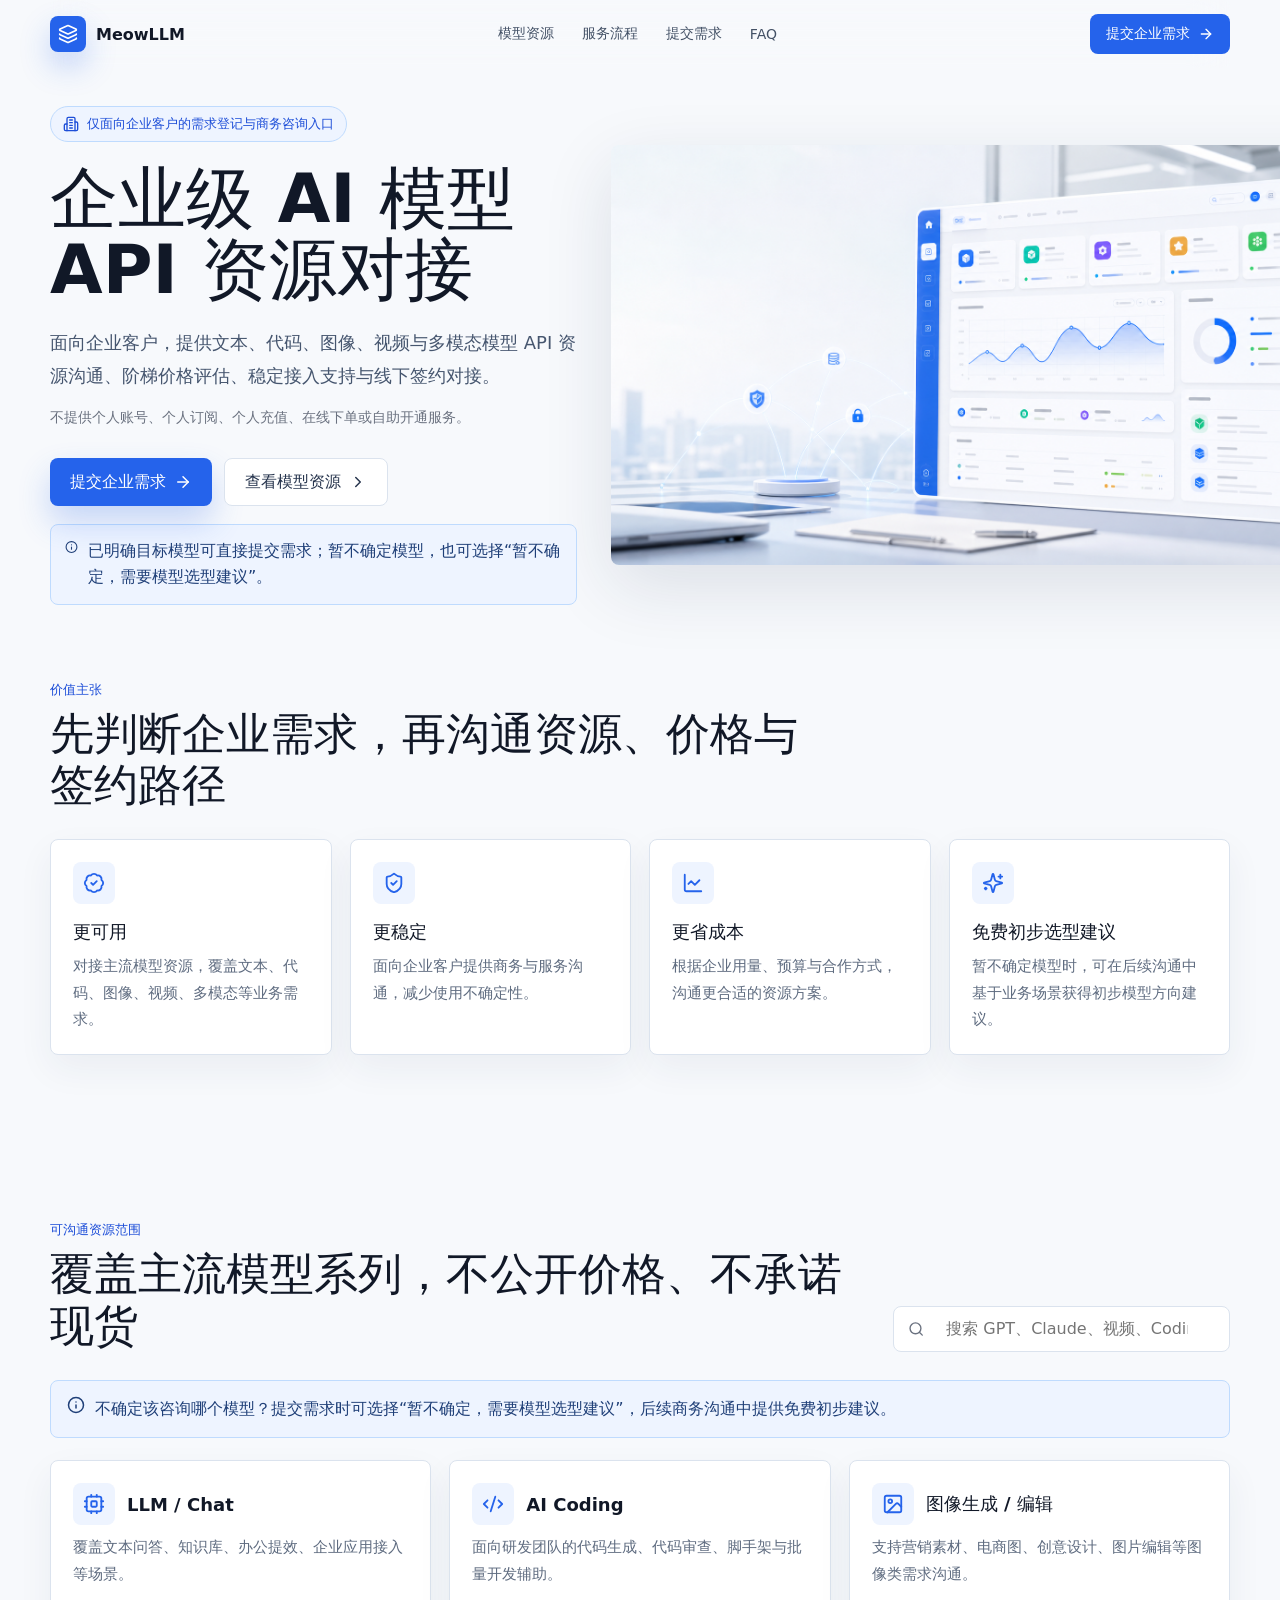
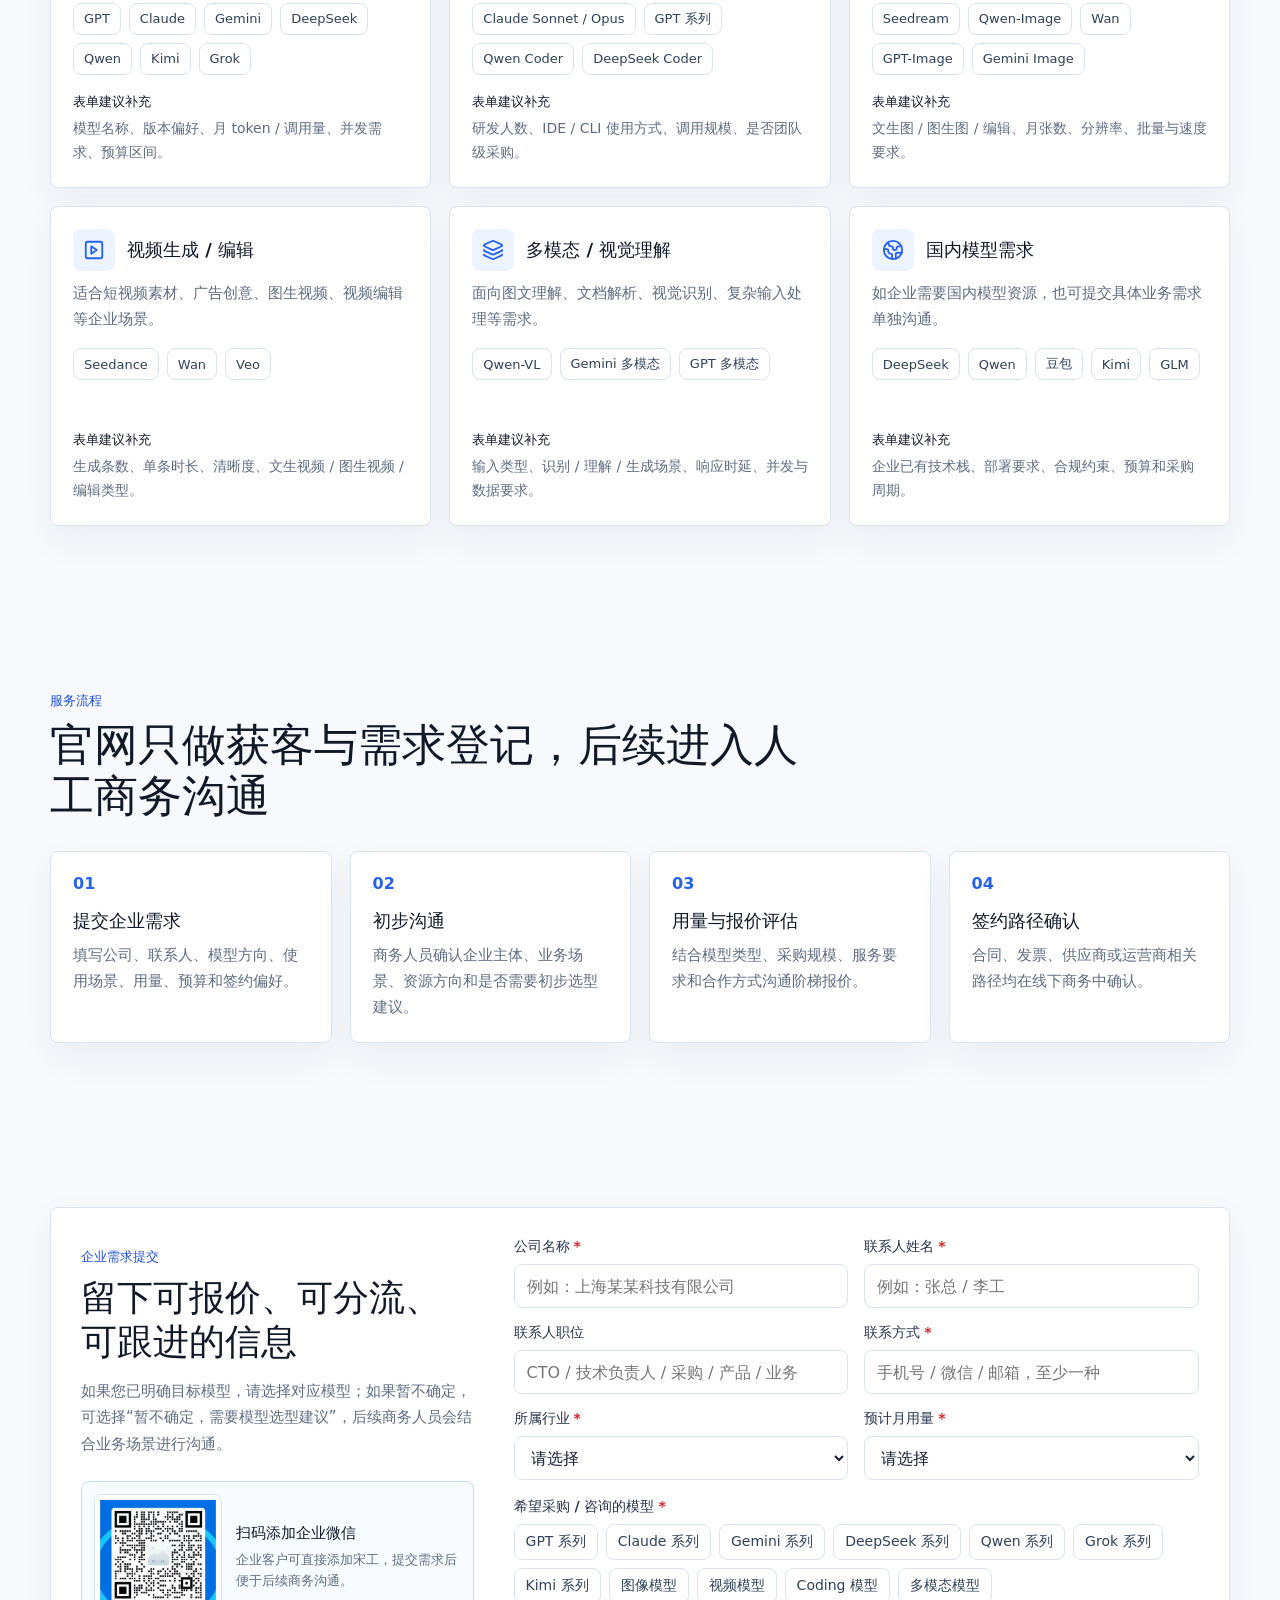
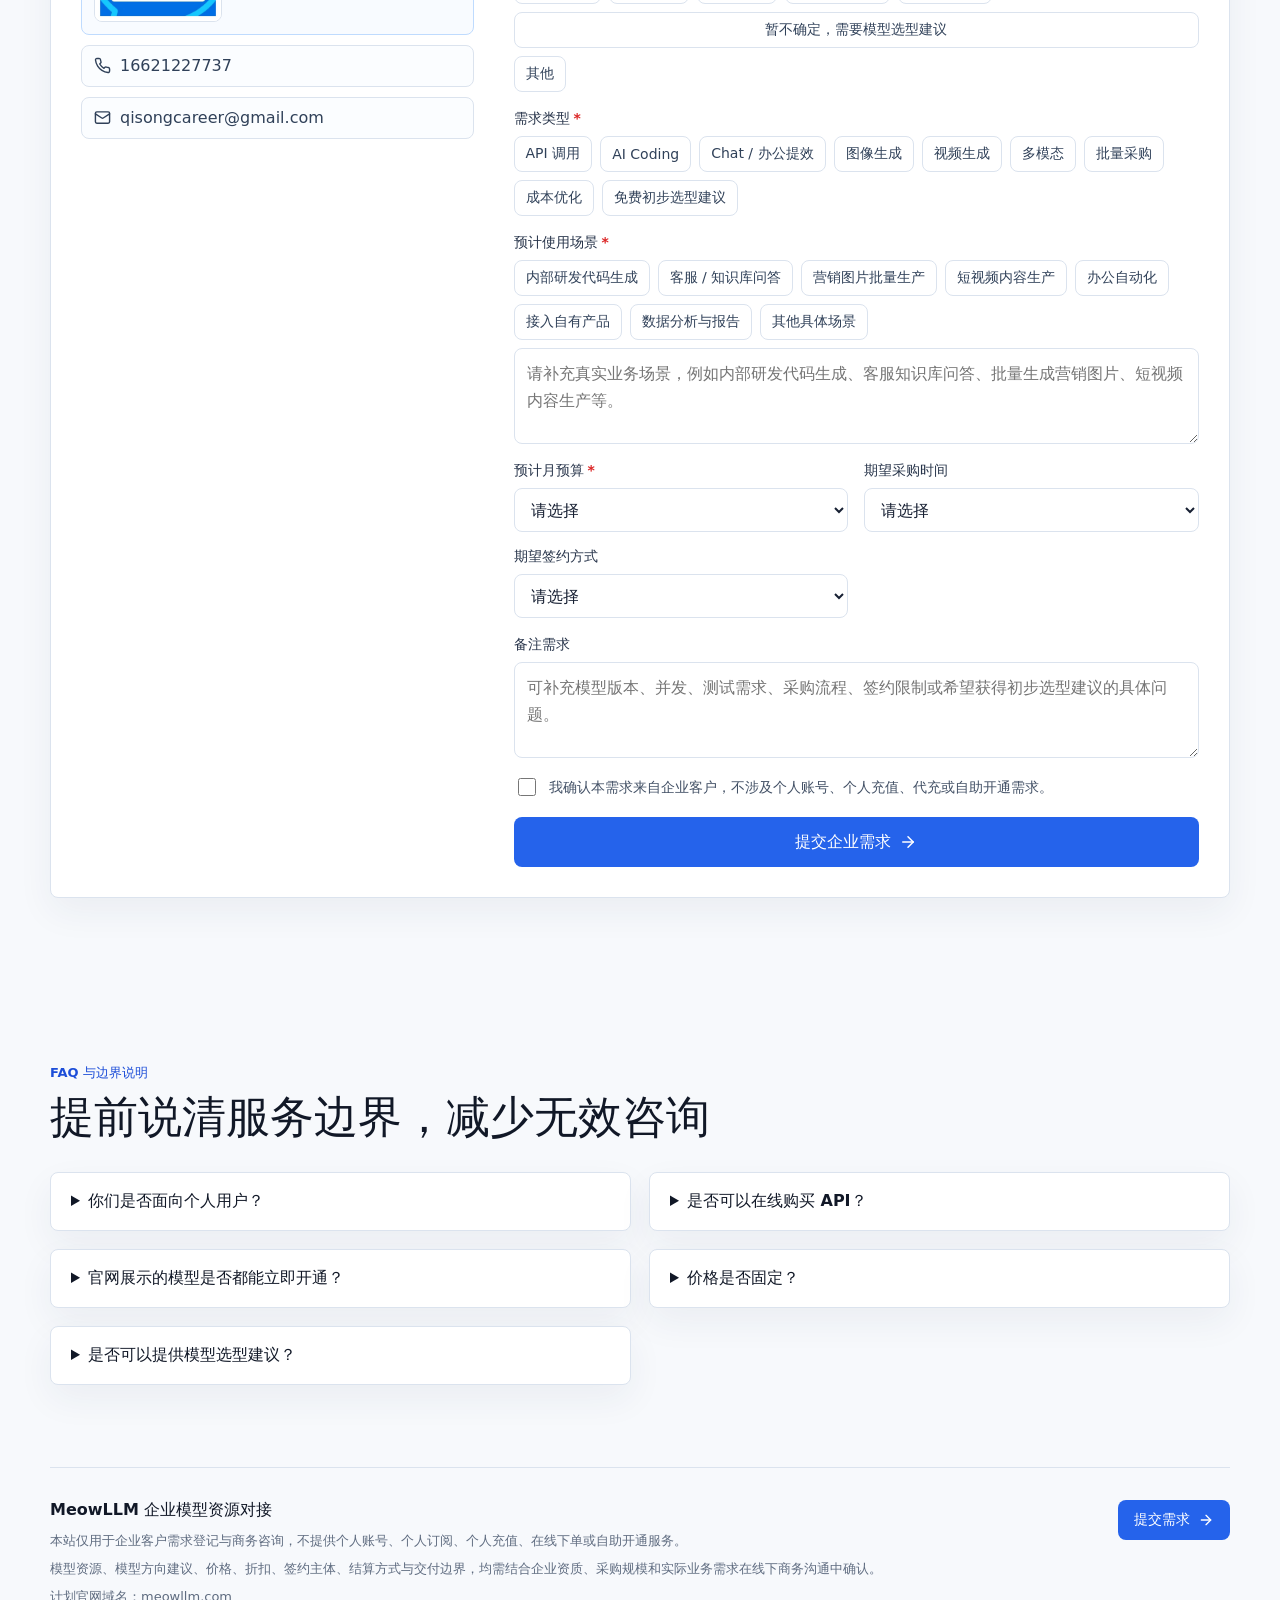
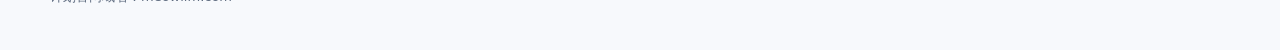
==== index.html @ 95cc38ea "Publish MeowLLM static site" ====
<!doctype html>
<html lang="zh-CN">
  <head>
    <meta charset="UTF-8" />
    <meta name="viewport" content="width=device-width, initial-scale=1.0" />
    <meta name="robots" content="index,follow" />
    <meta
      name="description"
      content="MeowLLM 是面向企业客户的 AI 模型 API 资源对接与需求登记入口，支持文本、代码、图像、视频与多模态模型资源沟通、阶梯价格评估和线下商务对接。"
    />
    <meta
      name="keywords"
      content="MeowLLM,企业AI模型API,海外模型API,Claude API,GPT API,AI Coding,企业模型采购,模型选型建议"
    />
    <link rel="canonical" href="https://meowllm.com/" />
    <meta property="og:type" content="website" />
    <meta property="og:locale" content="zh_CN" />
    <meta property="og:url" content="https://meowllm.com/" />
    <meta property="og:title" content="MeowLLM 企业级 AI 模型 API 资源对接" />
    <meta
      property="og:description"
      content="仅面向企业客户的 AI 模型 API 资源咨询入口，不提供个人账号、个人充值、在线下单或自助开通服务。"
    />
    <meta name="twitter:card" content="summary_large_image" />
    <script type="application/ld+json">
      {
        "@context": "https://schema.org",
        "@type": "Organization",
        "name": "MeowLLM",
        "url": "https://meowllm.com/",
        "email": "qisongcareer@gmail.com",
        "telephone": "+8616621227737"
      }
    </script>
    <title>MeowLLM 企业级 AI 模型 API 资源对接 | 企业需求咨询</title>
    <script type="module" crossorigin src="/assets/index-tmy4knnd.js"></script>
    <link rel="stylesheet" crossorigin href="/assets/index-DQ8vrTP5.css">
  </head>
  <body>
    <div id="root"></div>
  </body>
</html>
---- assets/index-DQ8vrTP5.css ----
:root{color:#172033;background:#f7f9fc;font-family:Inter,PingFang SC,Microsoft YaHei,Noto Sans SC,system-ui,-apple-system,BlinkMacSystemFont,Segoe UI,sans-serif;font-synthesis:none;text-rendering:optimizeLegibility;-webkit-font-smoothing:antialiased;--brand: #2563eb;--brand-strong: #1d4ed8;--ink: #172033;--muted: #5f6c80;--line: #dbe3ee;--panel: #ffffff;--soft-blue: #eef4ff;--soft-green: #ecfdf5;--soft-amber: #fff7ed;--shadow: 0 22px 70px rgba(25, 42, 72, .12)}*{box-sizing:border-box}html{scroll-behavior:smooth}body{margin:0;min-width:320px;min-height:100vh}button,input,select,textarea{font:inherit}button{cursor:pointer}a{color:inherit;text-decoration:none}.app-shell{min-height:100vh;overflow-x:hidden}.site-header{position:sticky;top:0;z-index:20;display:flex;align-items:center;justify-content:space-between;gap:24px;width:min(1180px,calc(100% - 32px));margin:0 auto;padding:14px 0;-webkit-backdrop-filter:blur(18px);backdrop-filter:blur(18px)}.brand,.header-cta,.primary-button,.secondary-button,.footer-button,.submit-button{display:inline-flex;align-items:center;justify-content:center;gap:8px;border:0;white-space:nowrap}.brand{gap:10px;color:#111827;font-weight:700}.brand-mark{display:inline-flex;align-items:center;justify-content:center;width:36px;height:36px;border-radius:8px;color:#fff;background:var(--brand);box-shadow:0 14px 30px #2563eb40}.nav-links{display:flex;align-items:center;gap:28px;color:#435166;font-size:14px}.nav-links a:hover{color:var(--brand)}.header-cta,.footer-button{height:40px;padding:0 16px;border-radius:8px;color:#fff;background:var(--brand);font-size:14px;font-weight:700}.header-cta:hover,.footer-button:hover,.submit-button:hover,.primary-button:hover{background:var(--brand-strong)}.hero-section{display:grid;grid-template-columns:minmax(0,.92fr) minmax(0,1.08fr);gap:34px;align-items:center;width:min(1180px,calc(100% - 32px));margin:0 auto;padding:38px 0 44px}.hero-content{position:relative;z-index:1}.eyebrow,.section-kicker{display:inline-flex;align-items:center;gap:8px;color:var(--brand-strong);font-size:13px;font-weight:700}.eyebrow{padding:8px 12px;border:1px solid #bfdbfe;border-radius:999px;background:var(--soft-blue)}h1,h2,h3,p{margin:0}h1{max-width:620px;margin-top:22px;color:#111827;font-size:clamp(42px,6vw,68px);line-height:1.04;letter-spacing:0}.hero-subtitle{max-width:650px;margin-top:22px;color:#46566f;font-size:18px;line-height:1.8}.hero-boundary{max-width:660px;margin-top:14px;color:#6b7280;font-size:14px;line-height:1.7}.hero-actions{display:flex;flex-wrap:wrap;gap:12px;margin-top:28px}.primary-button,.secondary-button{min-height:48px;padding:0 20px;border-radius:8px;font-weight:700}.primary-button{color:#fff;background:var(--brand);box-shadow:0 16px 32px #2563eb3d}.secondary-button{color:#26344d;background:#fff;border:1px solid var(--line)}.secondary-button:hover{color:var(--brand);border-color:#b9cdf3;background:#f8fbff}.advice-hint{display:flex;align-items:flex-start;gap:10px;width:100%;border:1px solid #bfdbfe;border-radius:8px;color:#1f3f78;background:var(--soft-blue);text-align:left;line-height:1.65;transition:border-color .18s ease-out,background-color .18s ease-out}.advice-hint:hover{border-color:#93c5fd;background:#eaf1ff}.hero-hint{max-width:690px;margin-top:18px;padding:13px 14px}.resources-hint{margin-bottom:22px;padding:15px 16px}.hero-visual{position:relative;min-height:420px}.hero-visual img{position:absolute;inset:0 auto 0 0;width:min(860px,62vw);height:100%;object-fit:cover;object-position:center;border-radius:8px;box-shadow:var(--shadow)}.section{width:min(1180px,calc(100% - 32px));margin:0 auto;padding:82px 0}.value-section{padding-top:30px}.section-heading{max-width:760px;margin-bottom:28px}.section-heading h2{margin-top:10px;color:#111827;font-size:clamp(28px,3.4vw,44px);line-height:1.18;letter-spacing:0}.split-heading{display:flex;max-width:none;align-items:end;justify-content:space-between;gap:24px}.value-grid,.resource-grid,.process-grid,.faq-grid{display:grid;gap:18px}.value-grid{grid-template-columns:repeat(4,minmax(0,1fr))}.value-card,.resource-card,.process-card,.faq-item,.form-panel{border:1px solid var(--line);border-radius:8px;background:var(--panel);box-shadow:0 14px 36px #21304e0f}.value-card{padding:22px}.card-icon,.resource-icon{display:inline-flex;align-items:center;justify-content:center;width:42px;height:42px;border-radius:8px;color:var(--brand);background:var(--soft-blue)}.value-card h3,.resource-card h3,.process-card h3{margin-top:16px;color:#111827;font-size:18px}.value-card p,.resource-card p,.process-card p,.faq-item p,.form-intro p{color:var(--muted);font-size:15px;line-height:1.75}.value-card p,.resource-card p,.process-card p{margin-top:9px}.search-box{display:flex;align-items:center;gap:10px;width:min(360px,100%);height:46px;padding:0 14px;border:1px solid var(--line);border-radius:8px;color:#6b7280;background:#fff}.search-box input{width:100%;border:0;outline:0;color:#172033;background:transparent}.resource-grid{grid-template-columns:repeat(3,minmax(0,1fr))}.resource-card{display:flex;min-height:320px;flex-direction:column;padding:22px}.resource-card-header{display:flex;align-items:center;gap:12px}.resource-card-header h3{margin-top:0}.model-tags,.tag-group{display:flex;flex-wrap:wrap;gap:8px}.model-tags{margin-top:16px}.mini-tag,.tag-button{border:1px solid var(--line);border-radius:8px;color:#304159;background:#fff;transition:border-color .12s ease-out,background-color .12s ease-out,color .12s ease-out}.mini-tag{min-height:32px;padding:0 10px;font-size:13px}.mini-tag:hover,.tag-button:hover{color:var(--brand);border-color:#bfdbfe;background:var(--soft-blue)}.resource-focus{margin-top:auto;padding-top:18px}.resource-focus span{display:block;color:#111827;font-size:13px;font-weight:700}.resource-focus p{margin-top:5px;font-size:14px}.empty-search{display:flex;align-items:center;justify-content:space-between;gap:18px;padding:24px;border:1px dashed #bfdbfe;border-radius:8px;background:var(--soft-blue)}.empty-search p{color:#244167;line-height:1.7}.process-grid{grid-template-columns:repeat(4,minmax(0,1fr))}.process-card{padding:22px}.process-card span{color:var(--brand);font-weight:800}.form-panel{display:grid;grid-template-columns:minmax(280px,.74fr) minmax(0,1.26fr);gap:30px;padding:30px}.form-intro{padding:8px 10px 8px 0}.form-intro h2{margin-top:10px;color:#111827;font-size:36px;line-height:1.22;letter-spacing:0}.form-intro p{margin-top:14px}.contact-strip{display:grid;gap:10px;margin-top:24px}.contact-strip a,.contact-strip span{display:flex;align-items:center;gap:9px;min-height:42px;padding:0 12px;border:1px solid var(--line);border-radius:8px;color:#304159;background:#fbfdff}.wechat-card{display:grid;grid-template-columns:128px minmax(0,1fr);gap:14px;align-items:center;padding:12px;border:1px solid #bfdbfe;border-radius:8px;background:#f8fbff}.wechat-card img{width:128px;aspect-ratio:1;border:1px solid var(--line);border-radius:8px;object-fit:contain;object-position:center;background:#fff}.wechat-card strong{display:block;color:#111827;font-size:15px}.wechat-card p{margin-top:6px;color:var(--muted);font-size:13px;line-height:1.65}.lead-form{display:grid;gap:18px}.form-grid{display:grid;grid-template-columns:repeat(2,minmax(0,1fr));gap:16px}.field{display:grid;gap:8px}.field-label{color:#27344a;font-size:14px;font-weight:700}.field-label em{margin-left:4px;color:#dc2626;font-style:normal}input,select,textarea{width:100%;border:1px solid var(--line);border-radius:8px;color:#172033;background:#fff;outline:0}input,select{height:44px;padding:0 12px}textarea{min-height:96px;resize:vertical;padding:12px;line-height:1.65}input:focus,select:focus,textarea:focus{border-color:#93c5fd;box-shadow:0 0 0 3px #2563eb1a}.tag-button{display:inline-flex;align-items:center;justify-content:center;gap:5px;min-height:36px;padding:0 11px;font-size:14px}.tag-button.selected{color:var(--brand-strong);border-color:var(--brand);background:var(--soft-blue)}.wide-tag{flex-basis:100%}.inline-note{display:flex;align-items:flex-start;gap:8px;padding:10px 12px;border:1px solid #bfdbfe;border-radius:8px;color:#1f3f78;background:var(--soft-blue);font-size:14px;line-height:1.65}.stacked-input{margin-top:2px}.form-error{color:#b42318;font-size:13px;line-height:1.5}.top-error{padding:10px 12px;border:1px solid #fecaca;border-radius:8px;background:#fff1f2}.success-box{display:flex;align-items:flex-start;gap:10px;padding:12px 14px;border:1px solid #bbf7d0;border-radius:8px;color:#14532d;background:var(--soft-green)}.success-box p{margin-top:3px;color:#166534;font-size:14px;line-height:1.6}.checkbox-row{display:flex;align-items:flex-start;gap:10px;color:#435166;font-size:14px;line-height:1.65}.checkbox-row input{width:18px;height:18px;margin-top:2px;flex:0 0 18px}.checkbox-row.has-error{color:#b42318}.submit-button{min-height:50px;border-radius:8px;color:#fff;background:var(--brand);font-weight:800}.submit-button:disabled{cursor:not-allowed;opacity:.7}.prefill-highlight{animation:highlight-field .6s ease-out}.faq-grid{grid-template-columns:repeat(2,minmax(0,1fr))}.faq-item{padding:18px 20px}.faq-item summary{cursor:pointer;color:#111827;font-weight:800}.faq-item p{margin-top:12px}.site-footer{display:flex;justify-content:space-between;gap:24px;width:min(1180px,calc(100% - 32px));margin:0 auto;padding:32px 0 42px;border-top:1px solid var(--line)}.site-footer strong{display:block;color:#111827;margin-bottom:9px}.site-footer p{max-width:890px;color:var(--muted);font-size:13px;line-height:1.7}.site-footer p+p{margin-top:6px}@keyframes highlight-field{0%{border-radius:8px;background:#dbeafe;box-shadow:0 0 0 8px #2563eb1f}to{background:transparent;box-shadow:none}}@media(prefers-reduced-motion:reduce){*,*:before,*:after{scroll-behavior:auto!important;animation:none!important;transition:none!important}}@media(max-width:980px){.site-header{flex-wrap:wrap}.nav-links{order:3;width:100%;justify-content:space-between;gap:14px;overflow-x:auto}.hero-section{grid-template-columns:1fr;min-height:auto;padding-top:32px}.hero-visual{min-height:360px}.hero-visual img{width:100%}.value-grid,.resource-grid,.process-grid,.faq-grid{grid-template-columns:repeat(2,minmax(0,1fr))}.form-panel{grid-template-columns:1fr}.form-intro{padding-right:0}}@media(max-width:680px){.site-header{width:min(100% - 24px,1180px);padding:12px 0}.nav-links{display:none}.brand span:last-child{max-width:150px;overflow:hidden;text-overflow:ellipsis;white-space:nowrap}.header-cta{height:38px;padding:0 12px}.hero-section,.section,.site-footer{width:min(100% - 24px,1180px)}.hero-section{position:relative;display:block;padding-top:18px;padding-bottom:28px}h1{margin-top:18px;font-size:34px}.hero-subtitle{margin-top:16px;font-size:16px}.hero-boundary{margin-top:10px}.hero-actions,.primary-button,.secondary-button{width:100%}.hero-actions{margin-top:18px}.hero-hint{margin-top:12px}.advice-hint{align-items:flex-start}.hero-visual{position:absolute;top:70px;right:-124px;z-index:0;width:330px;min-height:220px;opacity:.2;pointer-events:none}.section{padding:58px 0}.value-section{padding-top:24px}.split-heading{align-items:stretch;flex-direction:column}.value-grid,.resource-grid,.process-grid,.faq-grid,.form-grid{grid-template-columns:1fr}.form-panel{padding:20px}.form-intro h2{font-size:30px}.wechat-card{grid-template-columns:112px minmax(0,1fr)}.wechat-card img{width:112px}.empty-search,.site-footer{flex-direction:column;align-items:stretch}.footer-button{width:100%}}
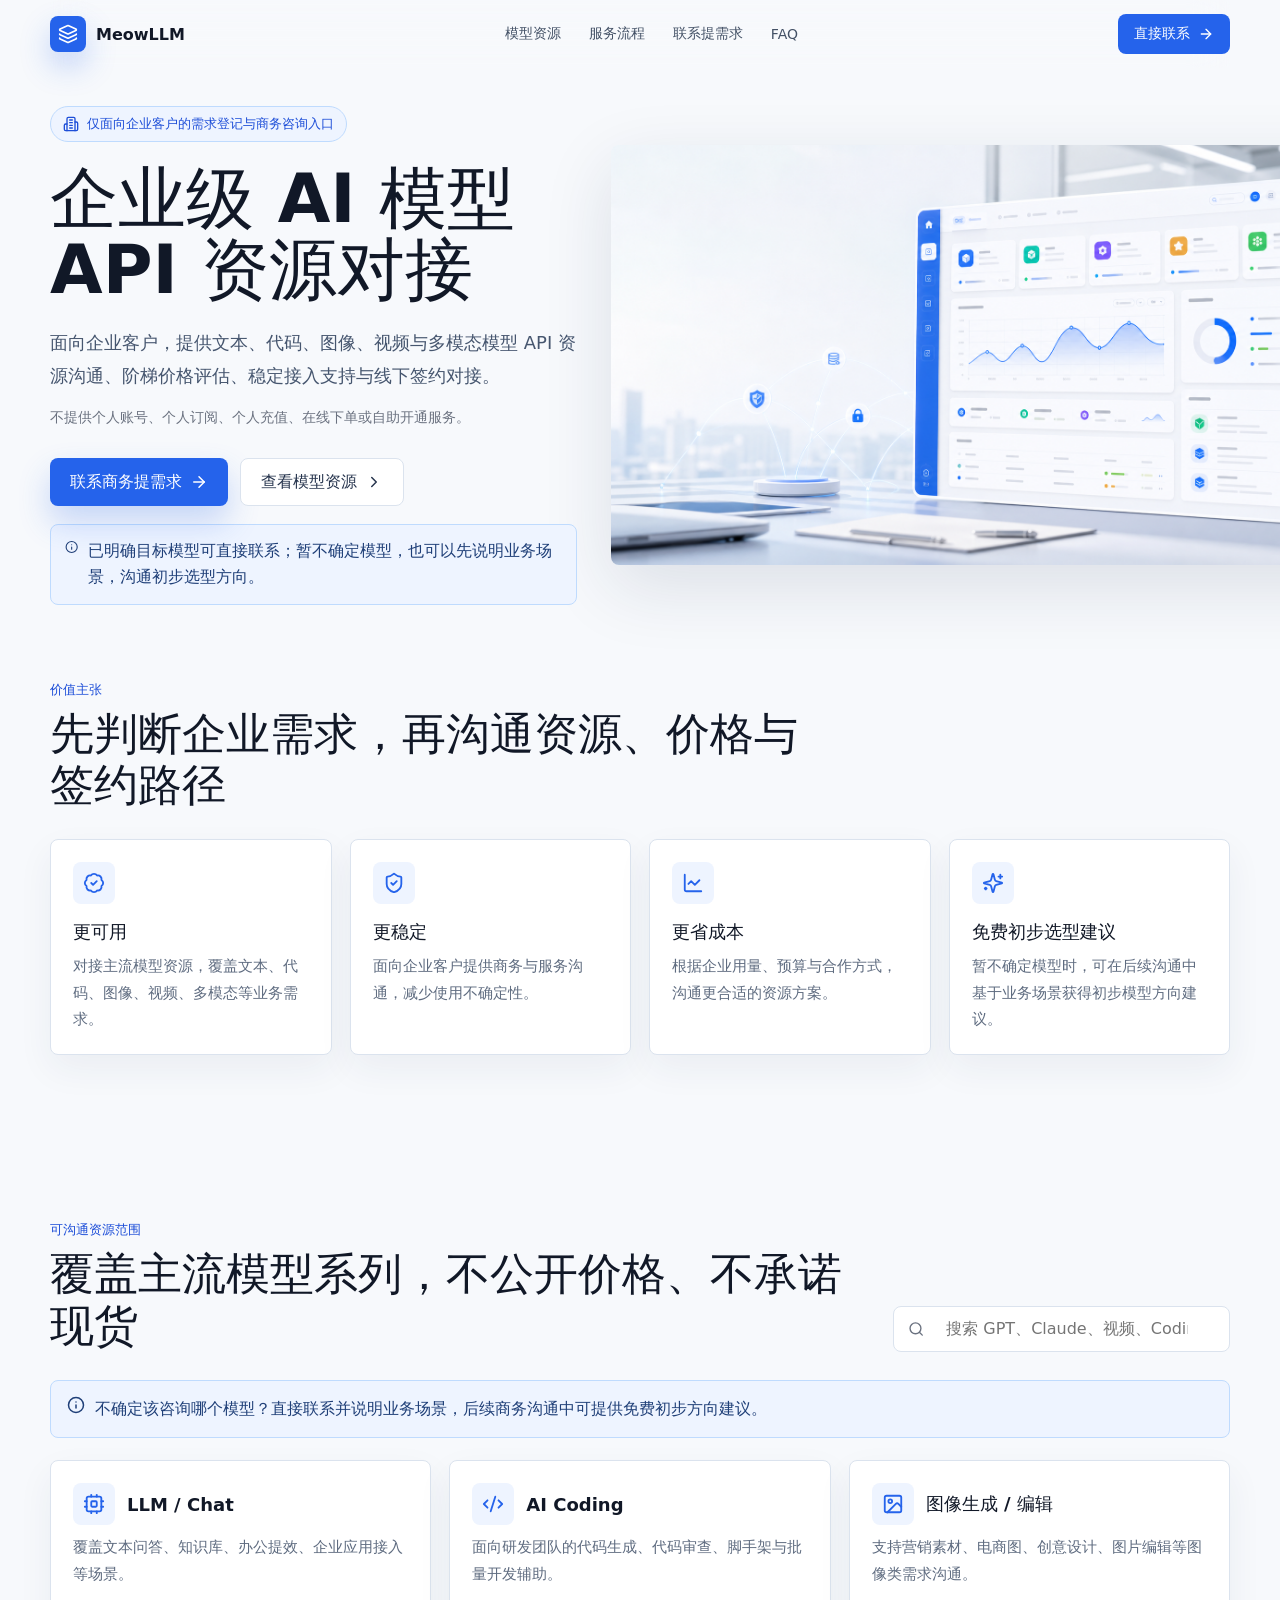
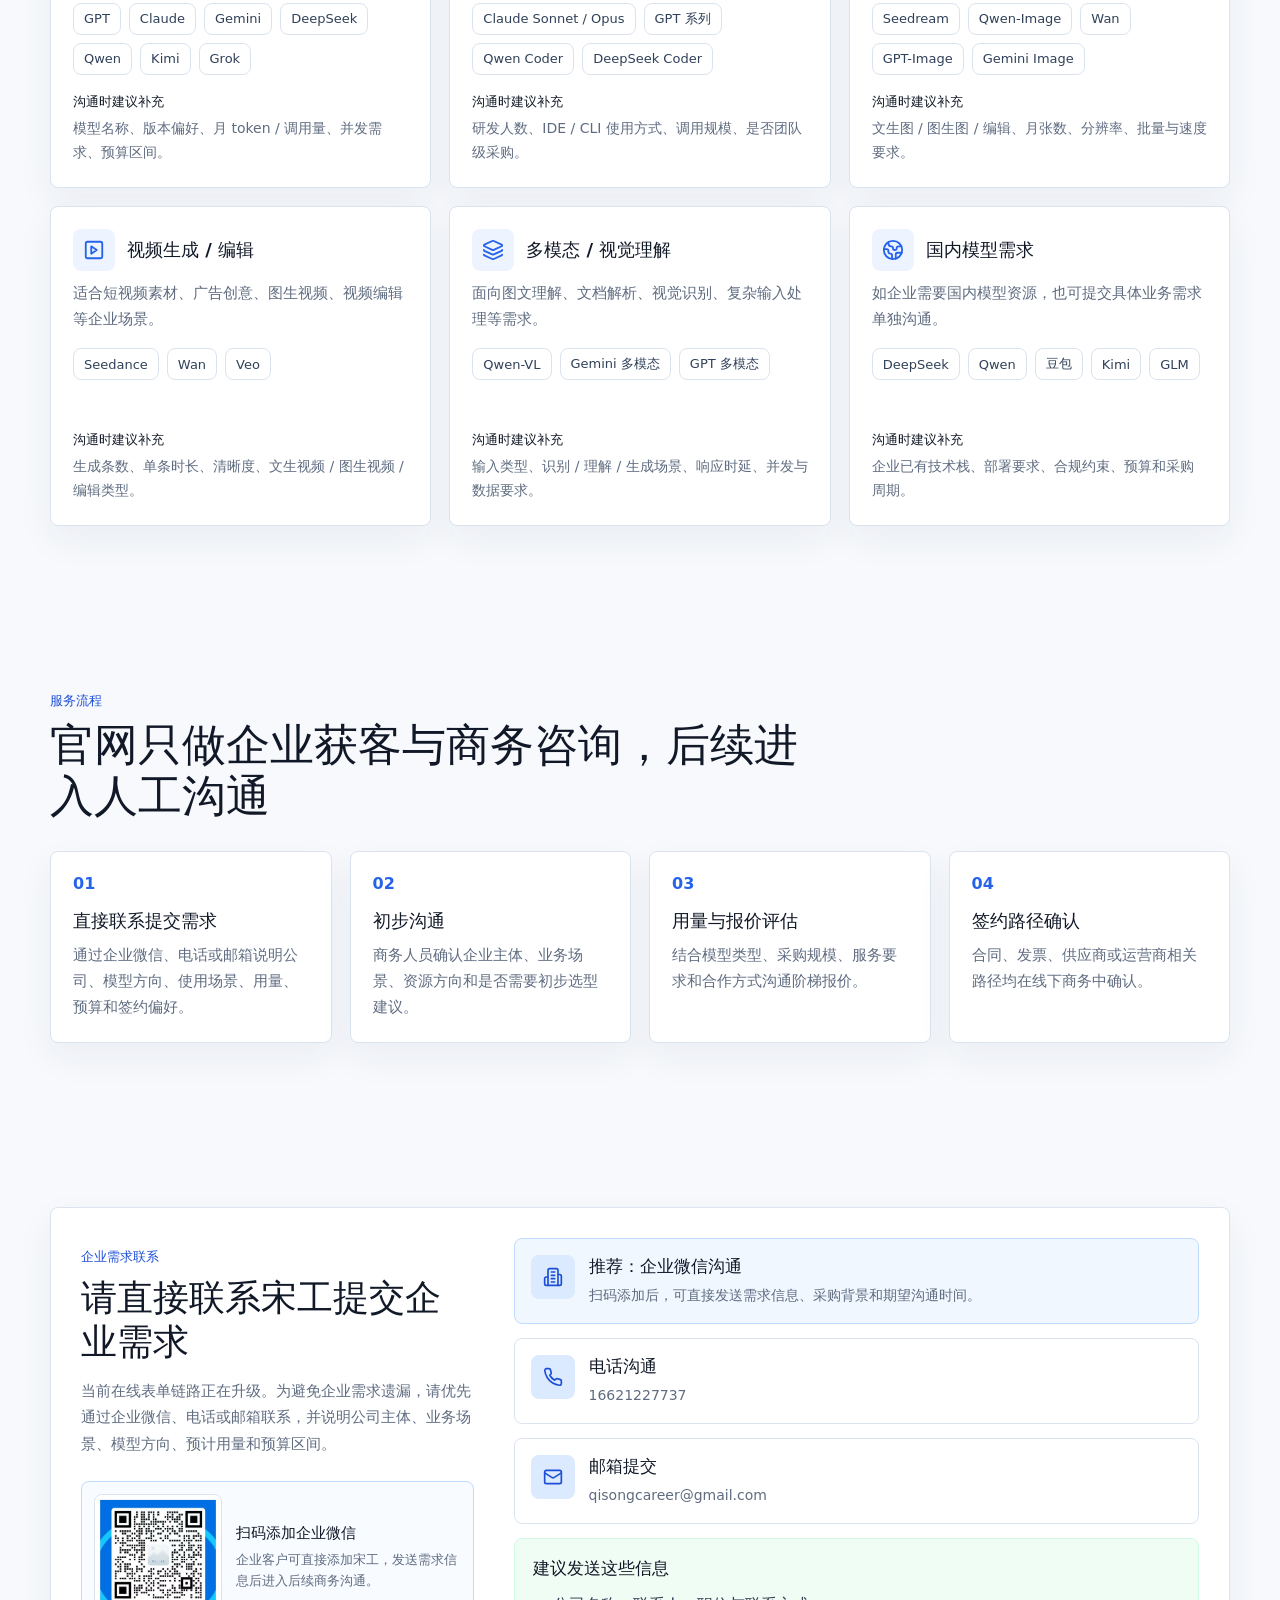
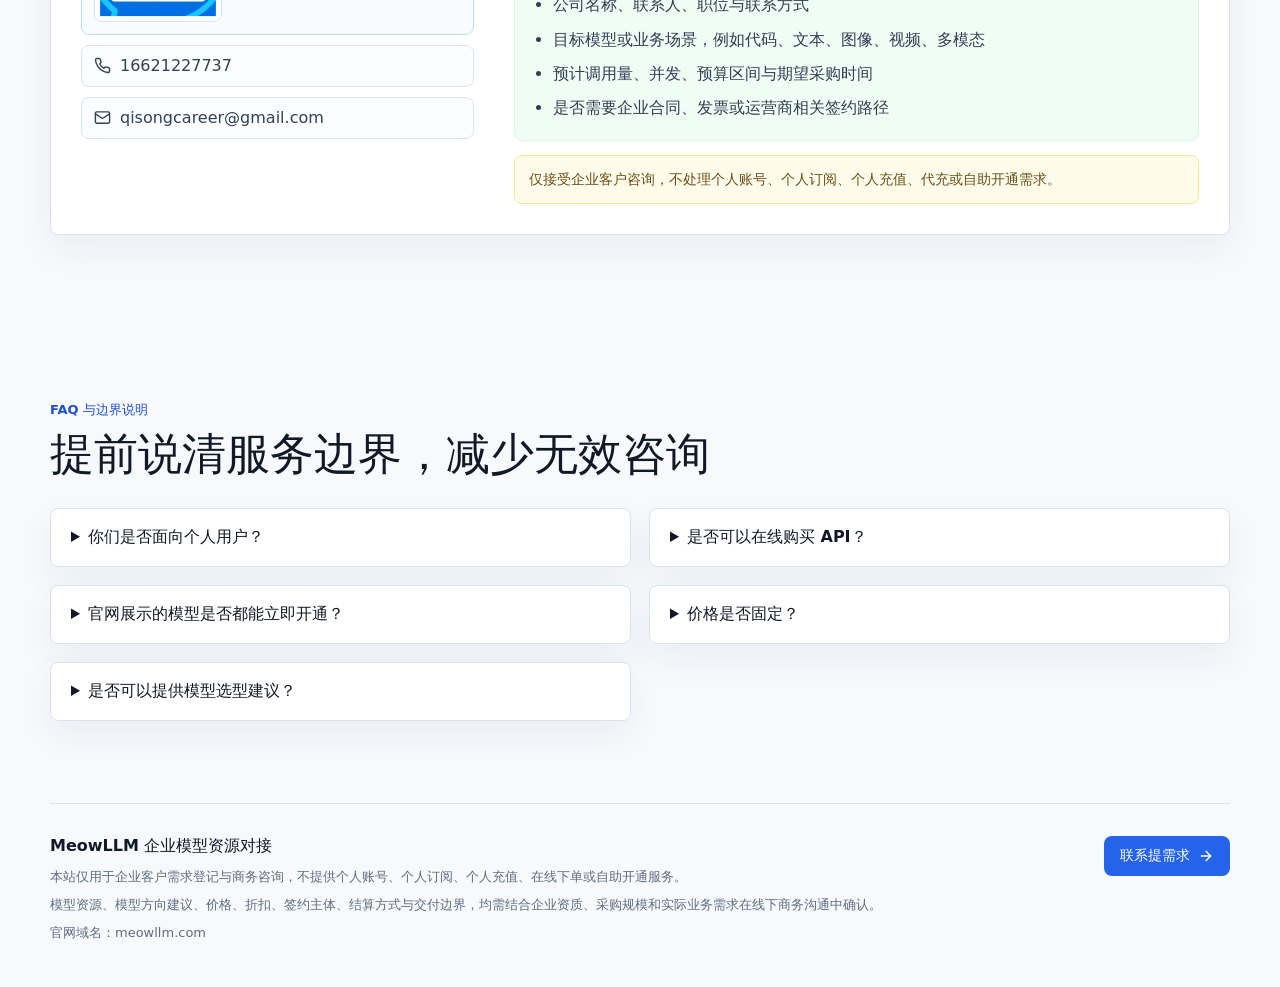
==== commit 68af7bf1: "Publish contact-only lead intake" ====
--- a/index.html
+++ b/index.html
@@ -33,8 +33,8 @@
       }
     </script>
     <title>MeowLLM 企业级 AI 模型 API 资源对接 | 企业需求咨询</title>
-    <script type="module" crossorigin src="/assets/index-tmy4knnd.js"></script>
-    <link rel="stylesheet" crossorigin href="/assets/index-DQ8vrTP5.css">
+    <script type="module" crossorigin src="/assets/index-xtzhDqLK.js"></script>
+    <link rel="stylesheet" crossorigin href="/assets/index-ByXCNx1F.css">
   </head>
   <body>
     <div id="root"></div>
--- a/assets/index-ByXCNx1F.css
+++ b/assets/index-ByXCNx1F.css
@@ -0,0 +1 @@
+:root{color:#172033;background:#f7f9fc;font-family:Inter,PingFang SC,Microsoft YaHei,Noto Sans SC,system-ui,-apple-system,BlinkMacSystemFont,Segoe UI,sans-serif;font-synthesis:none;text-rendering:optimizeLegibility;-webkit-font-smoothing:antialiased;--brand: #2563eb;--brand-strong: #1d4ed8;--ink: #172033;--muted: #5f6c80;--line: #dbe3ee;--panel: #ffffff;--soft-blue: #eef4ff;--soft-green: #ecfdf5;--soft-amber: #fff7ed;--shadow: 0 22px 70px rgba(25, 42, 72, .12)}*{box-sizing:border-box}html{scroll-behavior:smooth}body{margin:0;min-width:320px;min-height:100vh}button,input,select,textarea{font:inherit}button{cursor:pointer}a{color:inherit;text-decoration:none}.app-shell{min-height:100vh;overflow-x:hidden}.site-header{position:sticky;top:0;z-index:20;display:flex;align-items:center;justify-content:space-between;gap:24px;width:min(1180px,calc(100% - 32px));margin:0 auto;padding:14px 0;-webkit-backdrop-filter:blur(18px);backdrop-filter:blur(18px)}.brand,.header-cta,.primary-button,.secondary-button,.footer-button,.submit-button{display:inline-flex;align-items:center;justify-content:center;gap:8px;border:0;white-space:nowrap}.brand{gap:10px;color:#111827;font-weight:700}.brand-mark{display:inline-flex;align-items:center;justify-content:center;width:36px;height:36px;border-radius:8px;color:#fff;background:var(--brand);box-shadow:0 14px 30px #2563eb40}.nav-links{display:flex;align-items:center;gap:28px;color:#435166;font-size:14px}.nav-links a:hover{color:var(--brand)}.header-cta,.footer-button{height:40px;padding:0 16px;border-radius:8px;color:#fff;background:var(--brand);font-size:14px;font-weight:700}.header-cta:hover,.footer-button:hover,.submit-button:hover,.primary-button:hover{background:var(--brand-strong)}.hero-section{display:grid;grid-template-columns:minmax(0,.92fr) minmax(0,1.08fr);gap:34px;align-items:center;width:min(1180px,calc(100% - 32px));margin:0 auto;padding:38px 0 44px}.hero-content{position:relative;z-index:1}.eyebrow,.section-kicker{display:inline-flex;align-items:center;gap:8px;color:var(--brand-strong);font-size:13px;font-weight:700}.eyebrow{padding:8px 12px;border:1px solid #bfdbfe;border-radius:999px;background:var(--soft-blue)}h1,h2,h3,p{margin:0}h1{max-width:620px;margin-top:22px;color:#111827;font-size:clamp(42px,6vw,68px);line-height:1.04;letter-spacing:0}.hero-subtitle{max-width:650px;margin-top:22px;color:#46566f;font-size:18px;line-height:1.8}.hero-boundary{max-width:660px;margin-top:14px;color:#6b7280;font-size:14px;line-height:1.7}.hero-actions{display:flex;flex-wrap:wrap;gap:12px;margin-top:28px}.primary-button,.secondary-button{min-height:48px;padding:0 20px;border-radius:8px;font-weight:700}.primary-button{color:#fff;background:var(--brand);box-shadow:0 16px 32px #2563eb3d}.secondary-button{color:#26344d;background:#fff;border:1px solid var(--line)}.secondary-button:hover{color:var(--brand);border-color:#b9cdf3;background:#f8fbff}.advice-hint{display:flex;align-items:flex-start;gap:10px;width:100%;border:1px solid #bfdbfe;border-radius:8px;color:#1f3f78;background:var(--soft-blue);text-align:left;line-height:1.65;transition:border-color .18s ease-out,background-color .18s ease-out}.advice-hint:hover{border-color:#93c5fd;background:#eaf1ff}.hero-hint{max-width:690px;margin-top:18px;padding:13px 14px}.resources-hint{margin-bottom:22px;padding:15px 16px}.hero-visual{position:relative;min-height:420px}.hero-visual img{position:absolute;inset:0 auto 0 0;width:min(860px,62vw);height:100%;object-fit:cover;object-position:center;border-radius:8px;box-shadow:var(--shadow)}.section{width:min(1180px,calc(100% - 32px));margin:0 auto;padding:82px 0}.value-section{padding-top:30px}.section-heading{max-width:760px;margin-bottom:28px}.section-heading h2{margin-top:10px;color:#111827;font-size:clamp(28px,3.4vw,44px);line-height:1.18;letter-spacing:0}.split-heading{display:flex;max-width:none;align-items:end;justify-content:space-between;gap:24px}.value-grid,.resource-grid,.process-grid,.faq-grid{display:grid;gap:18px}.value-grid{grid-template-columns:repeat(4,minmax(0,1fr))}.value-card,.resource-card,.process-card,.faq-item,.form-panel{border:1px solid var(--line);border-radius:8px;background:var(--panel);box-shadow:0 14px 36px #21304e0f}.value-card{padding:22px}.card-icon,.resource-icon{display:inline-flex;align-items:center;justify-content:center;width:42px;height:42px;border-radius:8px;color:var(--brand);background:var(--soft-blue)}.value-card h3,.resource-card h3,.process-card h3{margin-top:16px;color:#111827;font-size:18px}.value-card p,.resource-card p,.process-card p,.faq-item p,.form-intro p{color:var(--muted);font-size:15px;line-height:1.75}.value-card p,.resource-card p,.process-card p{margin-top:9px}.search-box{display:flex;align-items:center;gap:10px;width:min(360px,100%);height:46px;padding:0 14px;border:1px solid var(--line);border-radius:8px;color:#6b7280;background:#fff}.search-box input{width:100%;border:0;outline:0;color:#172033;background:transparent}.resource-grid{grid-template-columns:repeat(3,minmax(0,1fr))}.resource-card{display:flex;min-height:320px;flex-direction:column;padding:22px}.resource-card-header{display:flex;align-items:center;gap:12px}.resource-card-header h3{margin-top:0}.model-tags,.tag-group{display:flex;flex-wrap:wrap;gap:8px}.model-tags{margin-top:16px}.mini-tag,.tag-button{border:1px solid var(--line);border-radius:8px;color:#304159;background:#fff;transition:border-color .12s ease-out,background-color .12s ease-out,color .12s ease-out}.mini-tag{min-height:32px;padding:0 10px;font-size:13px}.mini-tag:hover,.tag-button:hover{color:var(--brand);border-color:#bfdbfe;background:var(--soft-blue)}.resource-focus{margin-top:auto;padding-top:18px}.resource-focus span{display:block;color:#111827;font-size:13px;font-weight:700}.resource-focus p{margin-top:5px;font-size:14px}.empty-search{display:flex;align-items:center;justify-content:space-between;gap:18px;padding:24px;border:1px dashed #bfdbfe;border-radius:8px;background:var(--soft-blue)}.empty-search p{color:#244167;line-height:1.7}.process-grid{grid-template-columns:repeat(4,minmax(0,1fr))}.process-card{padding:22px}.process-card span{color:var(--brand);font-weight:800}.form-panel{display:grid;grid-template-columns:minmax(280px,.74fr) minmax(0,1.26fr);gap:30px;padding:30px}.form-intro{padding:8px 10px 8px 0}.form-intro h2{margin-top:10px;color:#111827;font-size:36px;line-height:1.22;letter-spacing:0}.form-intro p{margin-top:14px}.contact-strip{display:grid;gap:10px;margin-top:24px}.contact-strip a,.contact-strip span{display:flex;align-items:center;gap:9px;min-height:42px;padding:0 12px;border:1px solid var(--line);border-radius:8px;color:#304159;background:#fbfdff}.wechat-card{display:grid;grid-template-columns:128px minmax(0,1fr);gap:14px;align-items:center;padding:12px;border:1px solid #bfdbfe;border-radius:8px;background:#f8fbff}.wechat-card img{width:128px;aspect-ratio:1;border:1px solid var(--line);border-radius:8px;object-fit:contain;object-position:center;background:#fff}.wechat-card strong{display:block;color:#111827;font-size:15px}.wechat-card p{margin-top:6px;color:var(--muted);font-size:13px;line-height:1.65}.direct-contact-panel{display:grid;gap:14px;align-content:start}.direct-contact-card{display:grid;grid-template-columns:44px minmax(0,1fr);gap:14px;align-items:start;min-height:82px;padding:16px;border:1px solid var(--line);border-radius:8px;color:#233047;background:#fff}.direct-contact-card:hover{border-color:#93c5fd;background:#f8fbff}.primary-contact-card{border-color:#bfdbfe;background:#f0f7ff}.direct-contact-icon{display:inline-flex;align-items:center;justify-content:center;width:44px;height:44px;border-radius:8px;color:var(--brand-strong);background:#dbeafe}.direct-contact-card h3,.request-template h3{margin:0;color:#111827;font-size:17px;line-height:1.35}.direct-contact-card p{margin-top:6px;color:var(--muted);font-size:14px;line-height:1.65;word-break:break-word}.request-template{padding:18px;border:1px solid #d1fae5;border-radius:8px;background:#f0fdf4}.request-template ul{display:grid;gap:8px;margin:12px 0 0;padding-left:20px;color:#2f3f55;line-height:1.65}.contact-notice{margin:0;padding:12px 14px;border:1px solid #fde68a;border-radius:8px;color:#6b4e16;background:#fffbeb;font-size:14px;line-height:1.65}.lead-form{display:grid;gap:18px}.form-grid{display:grid;grid-template-columns:repeat(2,minmax(0,1fr));gap:16px}.field{display:grid;gap:8px}.field-label{color:#27344a;font-size:14px;font-weight:700}.field-label em{margin-left:4px;color:#dc2626;font-style:normal}input,select,textarea{width:100%;border:1px solid var(--line);border-radius:8px;color:#172033;background:#fff;outline:0}input,select{height:44px;padding:0 12px}textarea{min-height:96px;resize:vertical;padding:12px;line-height:1.65}input:focus,select:focus,textarea:focus{border-color:#93c5fd;box-shadow:0 0 0 3px #2563eb1a}.tag-button{display:inline-flex;align-items:center;justify-content:center;gap:5px;min-height:36px;padding:0 11px;font-size:14px}.tag-button.selected{color:var(--brand-strong);border-color:var(--brand);background:var(--soft-blue)}.wide-tag{flex-basis:100%}.inline-note{display:flex;align-items:flex-start;gap:8px;padding:10px 12px;border:1px solid #bfdbfe;border-radius:8px;color:#1f3f78;background:var(--soft-blue);font-size:14px;line-height:1.65}.stacked-input{margin-top:2px}.form-error{color:#b42318;font-size:13px;line-height:1.5}.top-error{padding:10px 12px;border:1px solid #fecaca;border-radius:8px;background:#fff1f2}.success-box{display:flex;align-items:flex-start;gap:10px;padding:12px 14px;border:1px solid #bbf7d0;border-radius:8px;color:#14532d;background:var(--soft-green)}.success-box p{margin-top:3px;color:#166534;font-size:14px;line-height:1.6}.checkbox-row{display:flex;align-items:flex-start;gap:10px;color:#435166;font-size:14px;line-height:1.65}.checkbox-row input{width:18px;height:18px;margin-top:2px;flex:0 0 18px}.checkbox-row.has-error{color:#b42318}.submit-button{min-height:50px;border-radius:8px;color:#fff;background:var(--brand);font-weight:800}.submit-button:disabled{cursor:not-allowed;opacity:.7}.prefill-highlight{animation:highlight-field .6s ease-out}.faq-grid{grid-template-columns:repeat(2,minmax(0,1fr))}.faq-item{padding:18px 20px}.faq-item summary{cursor:pointer;color:#111827;font-weight:800}.faq-item p{margin-top:12px}.site-footer{display:flex;justify-content:space-between;gap:24px;width:min(1180px,calc(100% - 32px));margin:0 auto;padding:32px 0 42px;border-top:1px solid var(--line)}.site-footer strong{display:block;color:#111827;margin-bottom:9px}.site-footer p{max-width:890px;color:var(--muted);font-size:13px;line-height:1.7}.site-footer p+p{margin-top:6px}@keyframes highlight-field{0%{border-radius:8px;background:#dbeafe;box-shadow:0 0 0 8px #2563eb1f}to{background:transparent;box-shadow:none}}@media(prefers-reduced-motion:reduce){*,*:before,*:after{scroll-behavior:auto!important;animation:none!important;transition:none!important}}@media(max-width:980px){.site-header{flex-wrap:wrap}.nav-links{order:3;width:100%;justify-content:space-between;gap:14px;overflow-x:auto}.hero-section{grid-template-columns:1fr;min-height:auto;padding-top:32px}.hero-visual{min-height:360px}.hero-visual img{width:100%}.value-grid,.resource-grid,.process-grid,.faq-grid{grid-template-columns:repeat(2,minmax(0,1fr))}.form-panel{grid-template-columns:1fr}.form-intro{padding-right:0}}@media(max-width:680px){.site-header{width:min(100% - 24px,1180px);padding:12px 0}.nav-links{display:none}.brand span:last-child{max-width:150px;overflow:hidden;text-overflow:ellipsis;white-space:nowrap}.header-cta{height:38px;padding:0 12px}.hero-section,.section,.site-footer{width:min(100% - 24px,1180px)}.hero-section{position:relative;display:block;padding-top:18px;padding-bottom:28px}h1{margin-top:18px;font-size:34px}.hero-subtitle{margin-top:16px;font-size:16px}.hero-boundary{margin-top:10px}.hero-actions,.primary-button,.secondary-button{width:100%}.hero-actions{margin-top:18px}.hero-hint{margin-top:12px}.advice-hint{align-items:flex-start}.hero-visual{position:absolute;top:70px;right:-124px;z-index:0;width:330px;min-height:220px;opacity:.2;pointer-events:none}.section{padding:58px 0}.value-section{padding-top:24px}.split-heading{align-items:stretch;flex-direction:column}.value-grid,.resource-grid,.process-grid,.faq-grid,.form-grid{grid-template-columns:1fr}.form-panel{padding:20px}.form-intro h2{font-size:30px}.wechat-card{grid-template-columns:112px minmax(0,1fr)}.wechat-card img{width:112px}.empty-search,.site-footer{flex-direction:column;align-items:stretch}.footer-button{width:100%}}
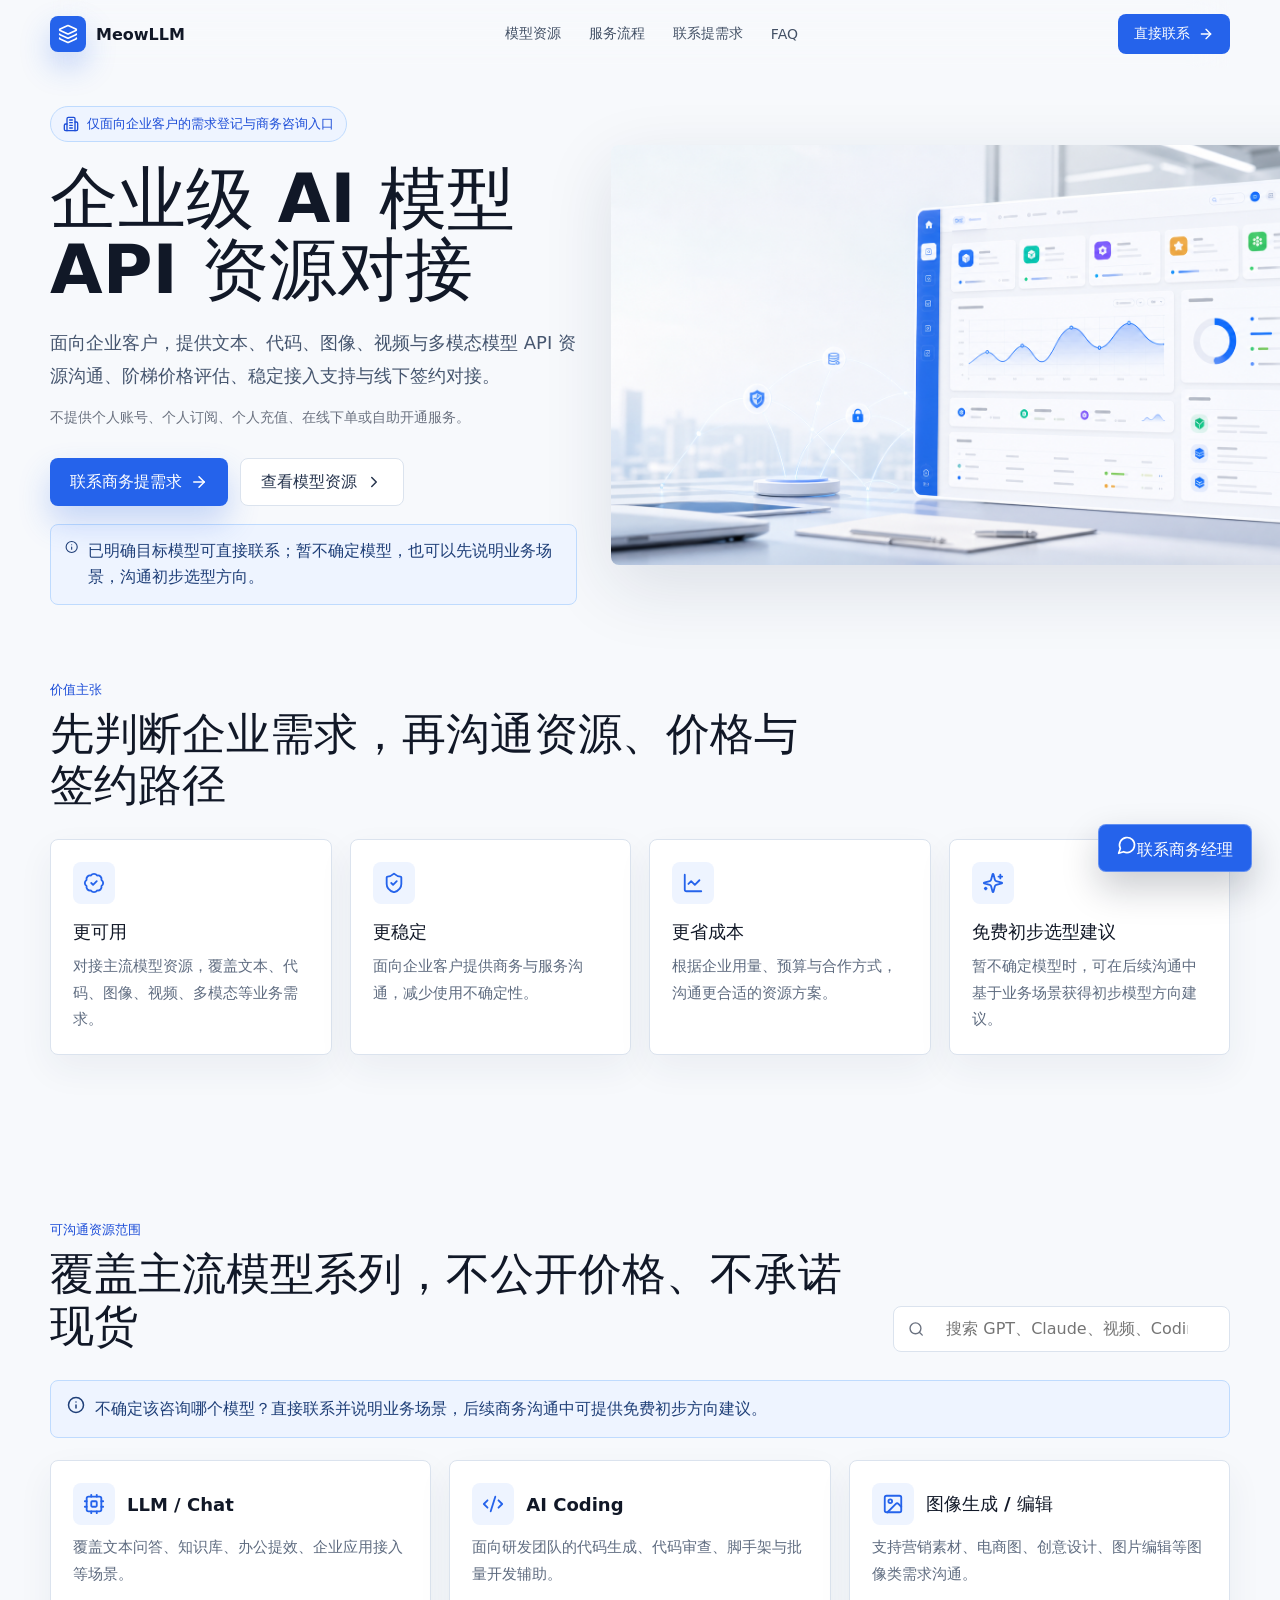
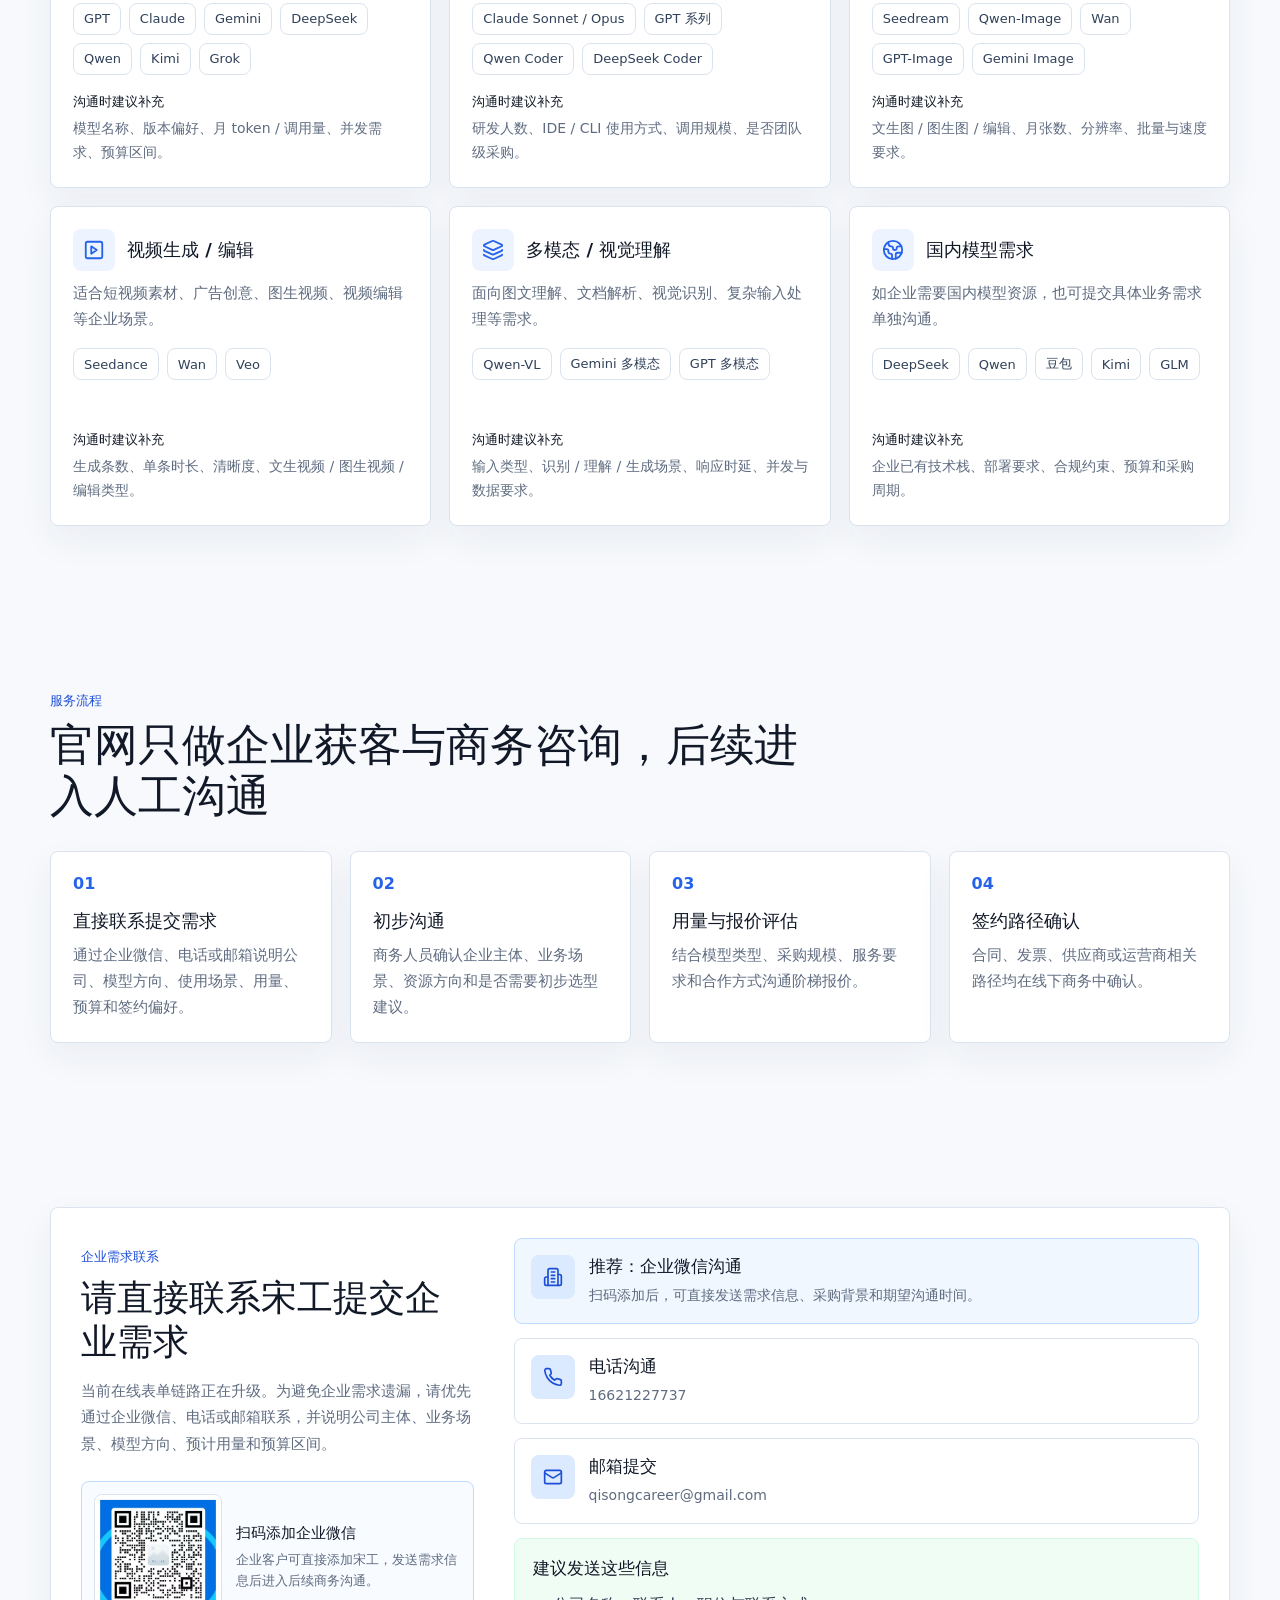
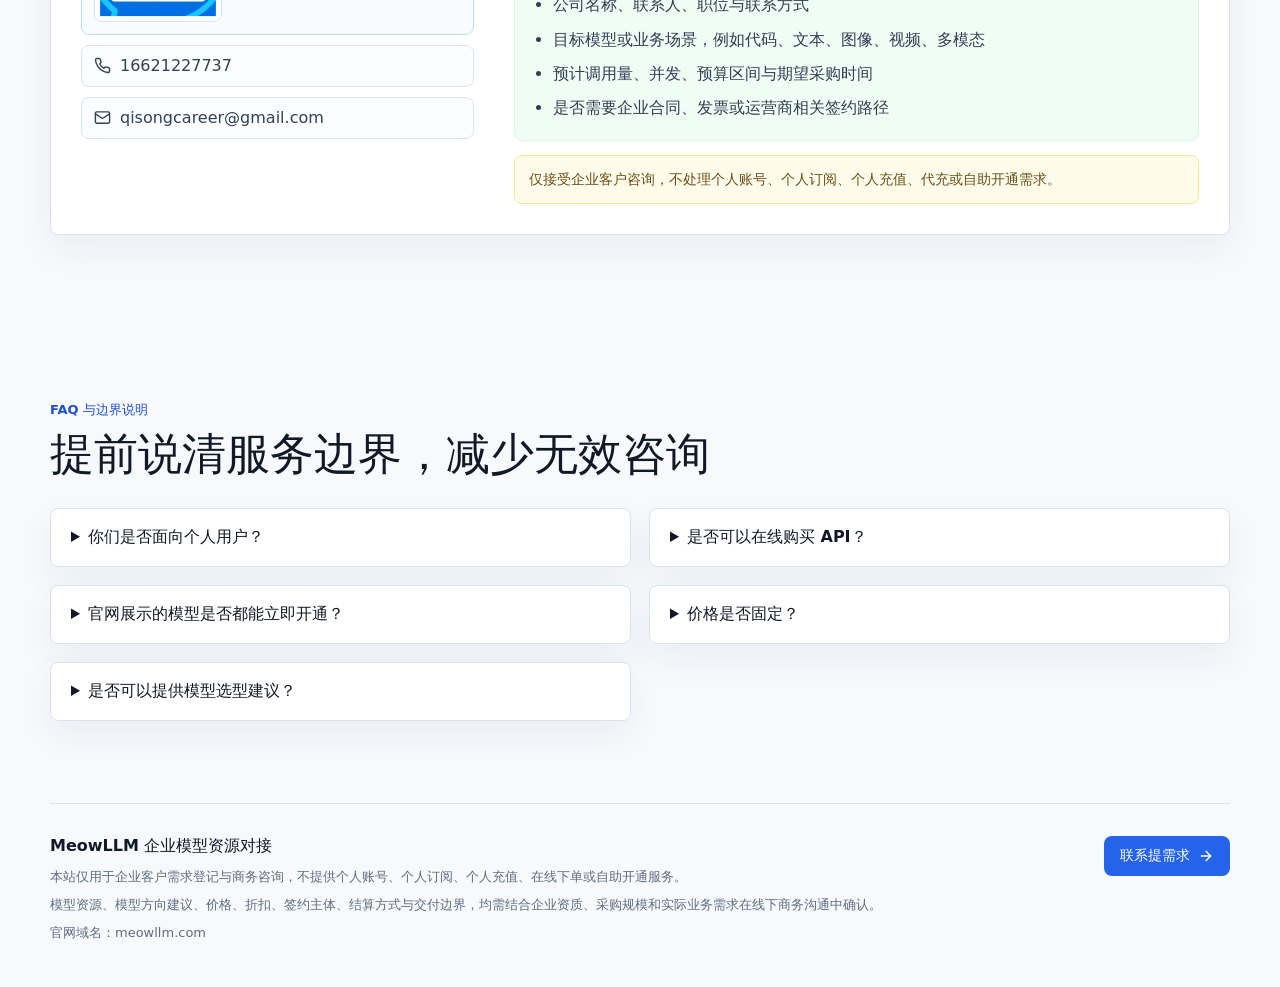
==== commit e1d6d45f: "Publish floating contact CTA" ====
--- a/index.html
+++ b/index.html
@@ -33,8 +33,8 @@
       }
     </script>
     <title>MeowLLM 企业级 AI 模型 API 资源对接 | 企业需求咨询</title>
-    <script type="module" crossorigin src="/assets/index-xtzhDqLK.js"></script>
-    <link rel="stylesheet" crossorigin href="/assets/index-ByXCNx1F.css">
+    <script type="module" crossorigin src="/assets/index-Cj-dKtYY.js"></script>
+    <link rel="stylesheet" crossorigin href="/assets/index-_RkpWlC1.css">
   </head>
   <body>
     <div id="root"></div>
--- a/assets/index-_RkpWlC1.css
+++ b/assets/index-_RkpWlC1.css
@@ -0,0 +1 @@
+:root{color:#172033;background:#f7f9fc;font-family:Inter,PingFang SC,Microsoft YaHei,Noto Sans SC,system-ui,-apple-system,BlinkMacSystemFont,Segoe UI,sans-serif;font-synthesis:none;text-rendering:optimizeLegibility;-webkit-font-smoothing:antialiased;--brand: #2563eb;--brand-strong: #1d4ed8;--ink: #172033;--muted: #5f6c80;--line: #dbe3ee;--panel: #ffffff;--soft-blue: #eef4ff;--soft-green: #ecfdf5;--soft-amber: #fff7ed;--shadow: 0 22px 70px rgba(25, 42, 72, .12)}*{box-sizing:border-box}html{scroll-behavior:smooth}body{margin:0;min-width:320px;min-height:100vh}button,input,select,textarea{font:inherit}button{cursor:pointer}a{color:inherit;text-decoration:none}.app-shell{min-height:100vh;overflow-x:hidden}.site-header{position:sticky;top:0;z-index:20;display:flex;align-items:center;justify-content:space-between;gap:24px;width:min(1180px,calc(100% - 32px));margin:0 auto;padding:14px 0;-webkit-backdrop-filter:blur(18px);backdrop-filter:blur(18px)}.brand,.header-cta,.primary-button,.secondary-button,.footer-button,.submit-button{display:inline-flex;align-items:center;justify-content:center;gap:8px;border:0;white-space:nowrap}.brand{gap:10px;color:#111827;font-weight:700}.brand-mark{display:inline-flex;align-items:center;justify-content:center;width:36px;height:36px;border-radius:8px;color:#fff;background:var(--brand);box-shadow:0 14px 30px #2563eb40}.nav-links{display:flex;align-items:center;gap:28px;color:#435166;font-size:14px}.nav-links a:hover{color:var(--brand)}.header-cta,.footer-button{height:40px;padding:0 16px;border-radius:8px;color:#fff;background:var(--brand);font-size:14px;font-weight:700}.header-cta:hover,.footer-button:hover,.submit-button:hover,.primary-button:hover{background:var(--brand-strong)}.hero-section{display:grid;grid-template-columns:minmax(0,.92fr) minmax(0,1.08fr);gap:34px;align-items:center;width:min(1180px,calc(100% - 32px));margin:0 auto;padding:38px 0 44px}.hero-content{position:relative;z-index:1}.eyebrow,.section-kicker{display:inline-flex;align-items:center;gap:8px;color:var(--brand-strong);font-size:13px;font-weight:700}.eyebrow{padding:8px 12px;border:1px solid #bfdbfe;border-radius:999px;background:var(--soft-blue)}h1,h2,h3,p{margin:0}h1{max-width:620px;margin-top:22px;color:#111827;font-size:clamp(42px,6vw,68px);line-height:1.04;letter-spacing:0}.hero-subtitle{max-width:650px;margin-top:22px;color:#46566f;font-size:18px;line-height:1.8}.hero-boundary{max-width:660px;margin-top:14px;color:#6b7280;font-size:14px;line-height:1.7}.hero-actions{display:flex;flex-wrap:wrap;gap:12px;margin-top:28px}.primary-button,.secondary-button{min-height:48px;padding:0 20px;border-radius:8px;font-weight:700}.primary-button{color:#fff;background:var(--brand);box-shadow:0 16px 32px #2563eb3d}.secondary-button{color:#26344d;background:#fff;border:1px solid var(--line)}.secondary-button:hover{color:var(--brand);border-color:#b9cdf3;background:#f8fbff}.advice-hint{display:flex;align-items:flex-start;gap:10px;width:100%;border:1px solid #bfdbfe;border-radius:8px;color:#1f3f78;background:var(--soft-blue);text-align:left;line-height:1.65;transition:border-color .18s ease-out,background-color .18s ease-out}.advice-hint:hover{border-color:#93c5fd;background:#eaf1ff}.hero-hint{max-width:690px;margin-top:18px;padding:13px 14px}.resources-hint{margin-bottom:22px;padding:15px 16px}.hero-visual{position:relative;min-height:420px}.hero-visual img{position:absolute;inset:0 auto 0 0;width:min(860px,62vw);height:100%;object-fit:cover;object-position:center;border-radius:8px;box-shadow:var(--shadow)}.section{width:min(1180px,calc(100% - 32px));margin:0 auto;padding:82px 0}.value-section{padding-top:30px}.section-heading{max-width:760px;margin-bottom:28px}.section-heading h2{margin-top:10px;color:#111827;font-size:clamp(28px,3.4vw,44px);line-height:1.18;letter-spacing:0}.split-heading{display:flex;max-width:none;align-items:end;justify-content:space-between;gap:24px}.value-grid,.resource-grid,.process-grid,.faq-grid{display:grid;gap:18px}.value-grid{grid-template-columns:repeat(4,minmax(0,1fr))}.value-card,.resource-card,.process-card,.faq-item,.form-panel{border:1px solid var(--line);border-radius:8px;background:var(--panel);box-shadow:0 14px 36px #21304e0f}.value-card{padding:22px}.card-icon,.resource-icon{display:inline-flex;align-items:center;justify-content:center;width:42px;height:42px;border-radius:8px;color:var(--brand);background:var(--soft-blue)}.value-card h3,.resource-card h3,.process-card h3{margin-top:16px;color:#111827;font-size:18px}.value-card p,.resource-card p,.process-card p,.faq-item p,.form-intro p{color:var(--muted);font-size:15px;line-height:1.75}.value-card p,.resource-card p,.process-card p{margin-top:9px}.search-box{display:flex;align-items:center;gap:10px;width:min(360px,100%);height:46px;padding:0 14px;border:1px solid var(--line);border-radius:8px;color:#6b7280;background:#fff}.search-box input{width:100%;border:0;outline:0;color:#172033;background:transparent}.resource-grid{grid-template-columns:repeat(3,minmax(0,1fr))}.resource-card{display:flex;min-height:320px;flex-direction:column;padding:22px}.resource-card-header{display:flex;align-items:center;gap:12px}.resource-card-header h3{margin-top:0}.model-tags,.tag-group{display:flex;flex-wrap:wrap;gap:8px}.model-tags{margin-top:16px}.mini-tag,.tag-button{border:1px solid var(--line);border-radius:8px;color:#304159;background:#fff;transition:border-color .12s ease-out,background-color .12s ease-out,color .12s ease-out}.mini-tag{min-height:32px;padding:0 10px;font-size:13px}.mini-tag:hover,.tag-button:hover{color:var(--brand);border-color:#bfdbfe;background:var(--soft-blue)}.resource-focus{margin-top:auto;padding-top:18px}.resource-focus span{display:block;color:#111827;font-size:13px;font-weight:700}.resource-focus p{margin-top:5px;font-size:14px}.empty-search{display:flex;align-items:center;justify-content:space-between;gap:18px;padding:24px;border:1px dashed #bfdbfe;border-radius:8px;background:var(--soft-blue)}.empty-search p{color:#244167;line-height:1.7}.process-grid{grid-template-columns:repeat(4,minmax(0,1fr))}.process-card{padding:22px}.process-card span{color:var(--brand);font-weight:800}.form-panel{display:grid;grid-template-columns:minmax(280px,.74fr) minmax(0,1.26fr);gap:30px;padding:30px}.form-intro{padding:8px 10px 8px 0}.form-intro h2{margin-top:10px;color:#111827;font-size:36px;line-height:1.22;letter-spacing:0}.form-intro p{margin-top:14px}.contact-strip{display:grid;gap:10px;margin-top:24px}.contact-strip a,.contact-strip span{display:flex;align-items:center;gap:9px;min-height:42px;padding:0 12px;border:1px solid var(--line);border-radius:8px;color:#304159;background:#fbfdff}.wechat-card{display:grid;grid-template-columns:128px minmax(0,1fr);gap:14px;align-items:center;padding:12px;border:1px solid #bfdbfe;border-radius:8px;background:#f8fbff}.wechat-card img{width:128px;aspect-ratio:1;border:1px solid var(--line);border-radius:8px;object-fit:contain;object-position:center;background:#fff}.wechat-card strong{display:block;color:#111827;font-size:15px}.wechat-card p{margin-top:6px;color:var(--muted);font-size:13px;line-height:1.65}.direct-contact-panel{display:grid;gap:14px;align-content:start}.direct-contact-card{display:grid;grid-template-columns:44px minmax(0,1fr);gap:14px;align-items:start;min-height:82px;padding:16px;border:1px solid var(--line);border-radius:8px;color:#233047;background:#fff}.direct-contact-card:hover{border-color:#93c5fd;background:#f8fbff}.primary-contact-card{border-color:#bfdbfe;background:#f0f7ff}.direct-contact-icon{display:inline-flex;align-items:center;justify-content:center;width:44px;height:44px;border-radius:8px;color:var(--brand-strong);background:#dbeafe}.direct-contact-card h3,.request-template h3{margin:0;color:#111827;font-size:17px;line-height:1.35}.direct-contact-card p{margin-top:6px;color:var(--muted);font-size:14px;line-height:1.65;word-break:break-word}.request-template{padding:18px;border:1px solid #d1fae5;border-radius:8px;background:#f0fdf4}.request-template ul{display:grid;gap:8px;margin:12px 0 0;padding-left:20px;color:#2f3f55;line-height:1.65}.contact-notice{margin:0;padding:12px 14px;border:1px solid #fde68a;border-radius:8px;color:#6b4e16;background:#fffbeb;font-size:14px;line-height:1.65}.lead-form{display:grid;gap:18px}.form-grid{display:grid;grid-template-columns:repeat(2,minmax(0,1fr));gap:16px}.field{display:grid;gap:8px}.field-label{color:#27344a;font-size:14px;font-weight:700}.field-label em{margin-left:4px;color:#dc2626;font-style:normal}input,select,textarea{width:100%;border:1px solid var(--line);border-radius:8px;color:#172033;background:#fff;outline:0}input,select{height:44px;padding:0 12px}textarea{min-height:96px;resize:vertical;padding:12px;line-height:1.65}input:focus,select:focus,textarea:focus{border-color:#93c5fd;box-shadow:0 0 0 3px #2563eb1a}.tag-button{display:inline-flex;align-items:center;justify-content:center;gap:5px;min-height:36px;padding:0 11px;font-size:14px}.tag-button.selected{color:var(--brand-strong);border-color:var(--brand);background:var(--soft-blue)}.wide-tag{flex-basis:100%}.inline-note{display:flex;align-items:flex-start;gap:8px;padding:10px 12px;border:1px solid #bfdbfe;border-radius:8px;color:#1f3f78;background:var(--soft-blue);font-size:14px;line-height:1.65}.stacked-input{margin-top:2px}.form-error{color:#b42318;font-size:13px;line-height:1.5}.top-error{padding:10px 12px;border:1px solid #fecaca;border-radius:8px;background:#fff1f2}.success-box{display:flex;align-items:flex-start;gap:10px;padding:12px 14px;border:1px solid #bbf7d0;border-radius:8px;color:#14532d;background:var(--soft-green)}.success-box p{margin-top:3px;color:#166534;font-size:14px;line-height:1.6}.checkbox-row{display:flex;align-items:flex-start;gap:10px;color:#435166;font-size:14px;line-height:1.65}.checkbox-row input{width:18px;height:18px;margin-top:2px;flex:0 0 18px}.checkbox-row.has-error{color:#b42318}.submit-button{min-height:50px;border-radius:8px;color:#fff;background:var(--brand);font-weight:800}.submit-button:disabled{cursor:not-allowed;opacity:.7}.prefill-highlight{animation:highlight-field .6s ease-out}.faq-grid{grid-template-columns:repeat(2,minmax(0,1fr))}.faq-item{padding:18px 20px}.faq-item summary{cursor:pointer;color:#111827;font-weight:800}.faq-item p{margin-top:12px}.site-footer{display:flex;justify-content:space-between;gap:24px;width:min(1180px,calc(100% - 32px));margin:0 auto;padding:32px 0 42px;border-top:1px solid var(--line)}.site-footer strong{display:block;color:#111827;margin-bottom:9px}.site-footer p{max-width:890px;color:var(--muted);font-size:13px;line-height:1.7}.site-footer p+p{margin-top:6px}.floating-contact-button{position:fixed;right:28px;bottom:28px;z-index:40;min-height:48px;padding:0 18px;border:1px solid rgba(255,255,255,.28);border-radius:8px;color:#fff;background:var(--brand);box-shadow:0 16px 36px #0f172a38;font-weight:800}.floating-contact-button:hover{background:var(--brand-strong);transform:translateY(-1px)}@keyframes highlight-field{0%{border-radius:8px;background:#dbeafe;box-shadow:0 0 0 8px #2563eb1f}to{background:transparent;box-shadow:none}}@media(prefers-reduced-motion:reduce){*,*:before,*:after{scroll-behavior:auto!important;animation:none!important;transition:none!important}}@media(max-width:980px){.site-header{flex-wrap:wrap}.nav-links{order:3;width:100%;justify-content:space-between;gap:14px;overflow-x:auto}.hero-section{grid-template-columns:1fr;min-height:auto;padding-top:32px}.hero-visual{min-height:360px}.hero-visual img{width:100%}.value-grid,.resource-grid,.process-grid,.faq-grid{grid-template-columns:repeat(2,minmax(0,1fr))}.form-panel{grid-template-columns:1fr}.form-intro{padding-right:0}}@media(max-width:680px){.site-header{width:min(100% - 24px,1180px);padding:12px 0}.nav-links{display:none}.brand span:last-child{max-width:150px;overflow:hidden;text-overflow:ellipsis;white-space:nowrap}.header-cta{height:38px;padding:0 12px}.hero-section,.section,.site-footer{width:min(100% - 24px,1180px)}.hero-section{position:relative;display:block;padding-top:18px;padding-bottom:28px}h1{margin-top:18px;font-size:34px}.hero-subtitle{margin-top:16px;font-size:16px}.hero-boundary{margin-top:10px}.hero-actions,.primary-button,.secondary-button{width:100%}.hero-actions{margin-top:18px}.hero-hint{margin-top:12px}.advice-hint{align-items:flex-start}.hero-visual{position:absolute;top:70px;right:-124px;z-index:0;width:330px;min-height:220px;opacity:.2;pointer-events:none}.section{padding:58px 0}.value-section{padding-top:24px}.split-heading{align-items:stretch;flex-direction:column}.value-grid,.resource-grid,.process-grid,.faq-grid,.form-grid{grid-template-columns:1fr}.form-panel{padding:20px}.form-intro h2{font-size:30px}.wechat-card{grid-template-columns:112px minmax(0,1fr)}.wechat-card img{width:112px}.empty-search,.site-footer{flex-direction:column;align-items:stretch}.footer-button{width:100%}.floating-contact-button{display:none}}
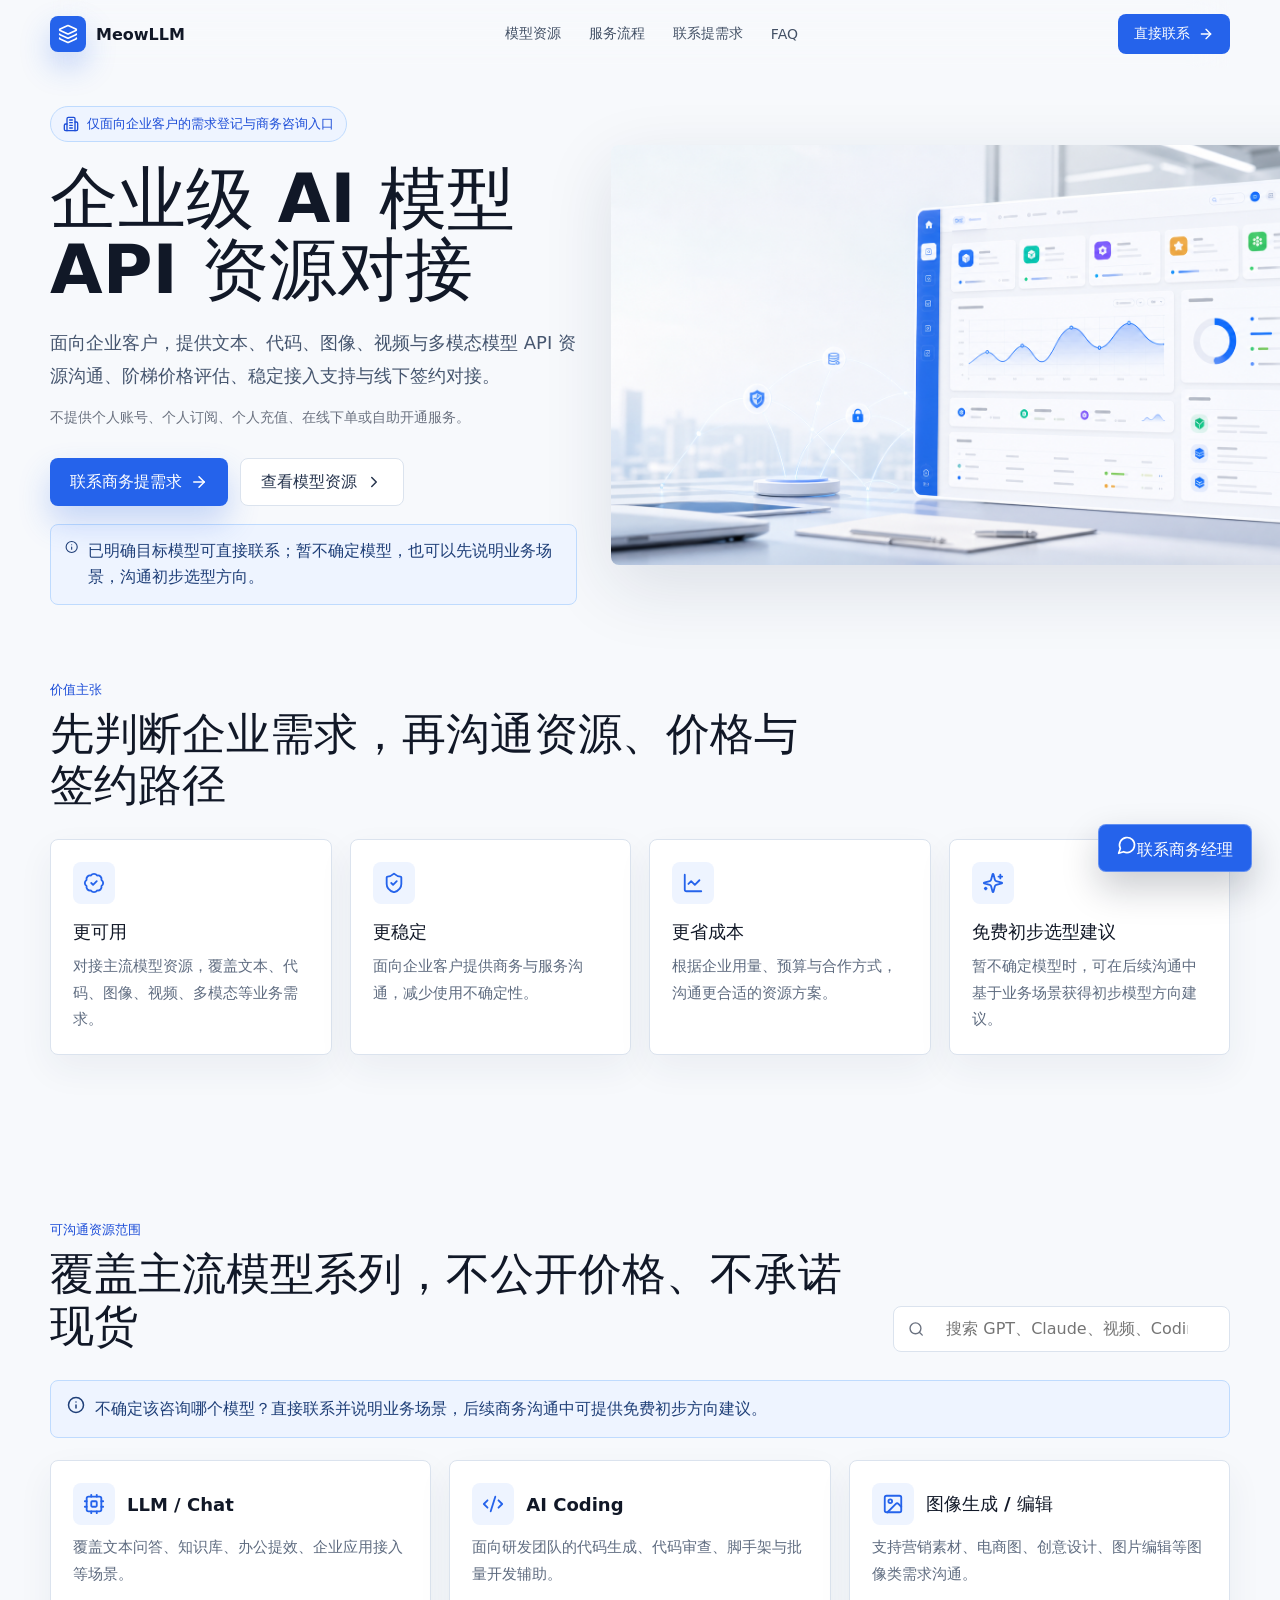
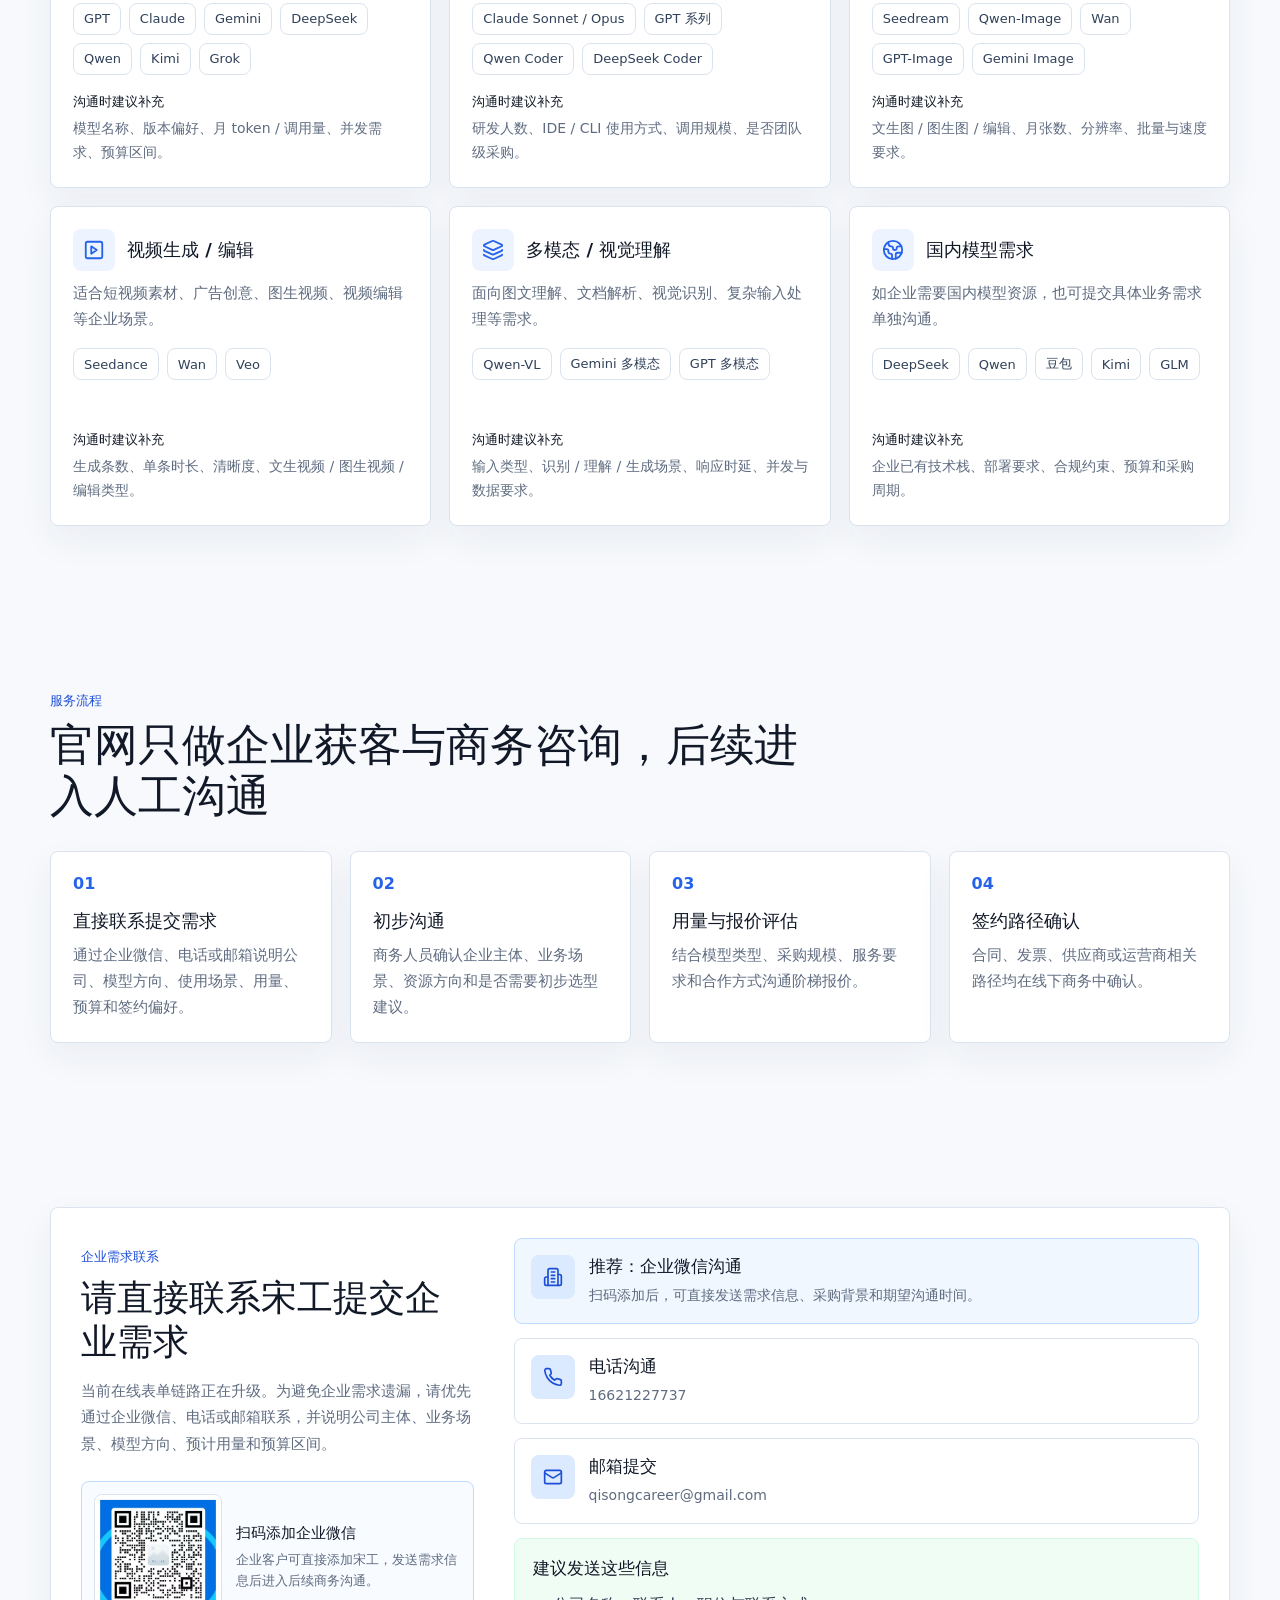
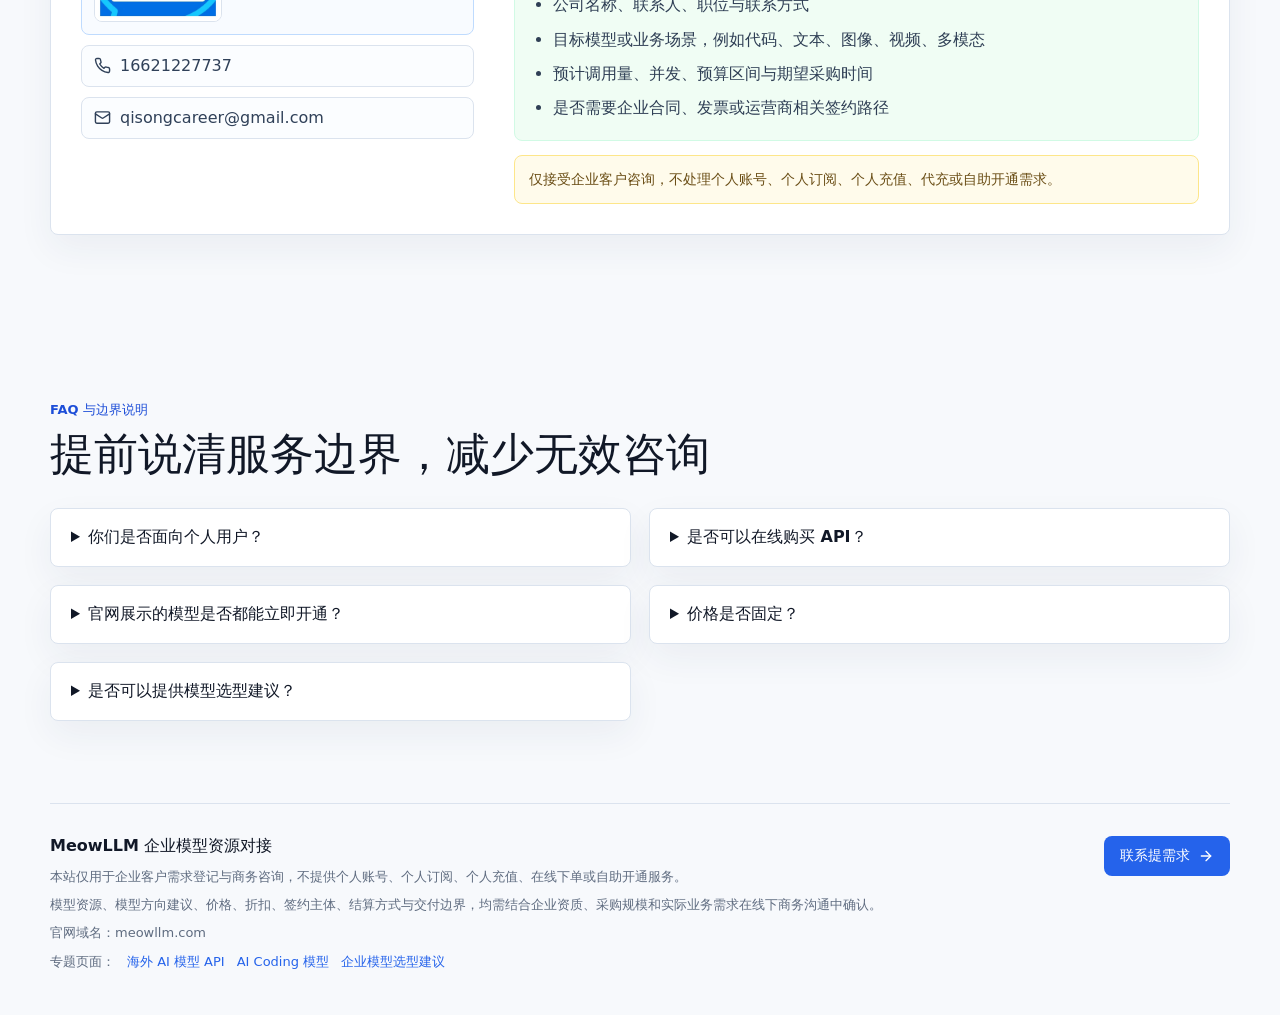
==== commit 3e6cbf39: "Publish SEO and AI discovery updates" ====
--- a/index.html
+++ b/index.html
@@ -3,23 +3,26 @@
   <head>
     <meta charset="UTF-8" />
     <meta name="viewport" content="width=device-width, initial-scale=1.0" />
-    <meta name="robots" content="index,follow" />
+    <meta name="robots" content="index,follow,max-snippet:-1,max-image-preview:large,max-video-preview:-1" />
+    <meta name="author" content="MeowLLM" />
     <meta
       name="description"
-      content="MeowLLM 是面向企业客户的 AI 模型 API 资源对接与需求登记入口，支持文本、代码、图像、视频与多模态模型资源沟通、阶梯价格评估和线下商务对接。"
+      content="MeowLLM 面向企业客户提供海外与国内 AI 模型 API 资源咨询、Claude/GPT/Gemini/Qwen/AI Coding 模型采购沟通、阶梯报价评估和线下商务对接。"
     />
     <meta
       name="keywords"
-      content="MeowLLM,企业AI模型API,海外模型API,Claude API,GPT API,AI Coding,企业模型采购,模型选型建议"
+      content="海外AI模型API,企业AI模型API,Claude API企业采购,GPT API企业采购,AI Coding模型,Claude Code企业采购,模型API资源对接,企业模型选型建议"
     />
     <link rel="canonical" href="https://meowllm.com/" />
+    <link rel="alternate" type="application/llms+txt" href="https://meowllm.com/llms.txt" />
     <meta property="og:type" content="website" />
     <meta property="og:locale" content="zh_CN" />
     <meta property="og:url" content="https://meowllm.com/" />
-    <meta property="og:title" content="MeowLLM 企业级 AI 模型 API 资源对接" />
+    <meta property="og:site_name" content="MeowLLM" />
+    <meta property="og:title" content="MeowLLM｜企业 AI 模型 API 采购咨询与资源对接" />
     <meta
       property="og:description"
-      content="仅面向企业客户的 AI 模型 API 资源咨询入口，不提供个人账号、个人充值、在线下单或自助开通服务。"
+      content="仅面向企业客户，沟通 Claude、GPT、Gemini、Qwen、AI Coding、图像、视频与多模态模型 API 资源，不提供个人账号或在线充值。"
     />
     <meta name="twitter:card" content="summary_large_image" />
     <script type="application/ld+json">
@@ -29,14 +32,107 @@
         "name": "MeowLLM",
         "url": "https://meowllm.com/",
         "email": "qisongcareer@gmail.com",
-        "telephone": "+8616621227737"
+        "telephone": "+8616621227737",
+        "sameAs": ["https://meowllm.com/"]
       }
     </script>
-    <title>MeowLLM 企业级 AI 模型 API 资源对接 | 企业需求咨询</title>
-    <script type="module" crossorigin src="/assets/index-Cj-dKtYY.js"></script>
-    <link rel="stylesheet" crossorigin href="/assets/index-_RkpWlC1.css">
+    <script type="application/ld+json">
+      {
+        "@context": "https://schema.org",
+        "@type": "WebSite",
+        "name": "MeowLLM",
+        "url": "https://meowllm.com/",
+        "inLanguage": "zh-CN",
+        "description": "面向企业客户的 AI 模型 API 采购咨询与资源对接入口。"
+      }
+    </script>
+    <script type="application/ld+json">
+      {
+        "@context": "https://schema.org",
+        "@type": "Service",
+        "name": "企业 AI 模型 API 资源对接",
+        "provider": {
+          "@type": "Organization",
+          "name": "MeowLLM",
+          "url": "https://meowllm.com/"
+        },
+        "areaServed": "CN",
+        "audience": {
+          "@type": "BusinessAudience",
+          "audienceType": "企业客户"
+        },
+        "serviceType": "AI 模型 API 采购咨询、资源沟通、模型选型建议、线下商务对接",
+        "description": "面向企业客户沟通 Claude、GPT、Gemini、Qwen、DeepSeek、Kimi、Grok、AI Coding、图像、视频与多模态模型 API 资源。"
+      }
+    </script>
+    <script type="application/ld+json">
+      {
+        "@context": "https://schema.org",
+        "@type": "FAQPage",
+        "mainEntity": [
+          {
+            "@type": "Question",
+            "name": "MeowLLM 是否面向个人用户？",
+            "acceptedAnswer": {
+              "@type": "Answer",
+              "text": "不面向个人用户。本站仅接受企业客户咨询，不提供个人账号、个人订阅、个人代充或个人充值等服务。"
+            }
+          },
+          {
+            "@type": "Question",
+            "name": "企业可以咨询哪些 AI 模型 API 资源？",
+            "acceptedAnswer": {
+              "@type": "Answer",
+              "text": "可沟通文本、代码、图像、视频、多模态模型资源，包括 GPT、Claude、Gemini、DeepSeek、Qwen、Kimi、Grok、AI Coding、图像生成与视频生成等方向。"
+            }
+          },
+          {
+            "@type": "Question",
+            "name": "是否可以提供企业模型选型建议？",
+            "acceptedAnswer": {
+              "@type": "Answer",
+              "text": "可以。企业暂不确定模型方向时，可先说明业务场景、预计用量和预算区间，后续商务沟通中提供初步模型方向建议。"
+            }
+          }
+        ]
+      }
+    </script>
+    <title>MeowLLM｜企业 AI 模型 API 采购咨询与资源对接</title>
+    <script type="module" crossorigin src="/assets/index-DXjjbS2z.js"></script>
+    <link rel="stylesheet" crossorigin href="/assets/index-CggRduBl.css">
   </head>
   <body>
-    <div id="root"></div>
+    <div id="root">
+      <main>
+        <h1>MeowLLM 企业 AI 模型 API 采购咨询与资源对接</h1>
+        <p>
+          MeowLLM 面向企业客户提供 AI 模型 API 资源咨询、模型选型建议、阶梯价格评估和线下商务对接。
+          可沟通海外与国内主流模型资源，包括 GPT、Claude、Gemini、DeepSeek、Qwen、Kimi、Grok、AI Coding、图像生成、视频生成和多模态模型。
+        </p>
+        <section>
+          <h2>适合搜索这些需求的企业客户</h2>
+          <ul>
+            <li>海外 AI 模型 API 企业采购咨询</li>
+            <li>Claude API、Claude Code、GPT API、Gemini API 企业接入沟通</li>
+            <li>AI Coding 模型团队采购、研发提效、代码生成与代码审查</li>
+            <li>图像生成、视频生成、多模态模型 API 企业资源沟通</li>
+            <li>暂不确定模型方向，需要结合业务场景做初步模型选型建议</li>
+          </ul>
+        </section>
+        <section>
+          <h2>商务边界</h2>
+          <p>
+            本站仅用于企业客户需求咨询，不提供个人账号、个人订阅、个人充值、代充、在线下单或自助开通服务。
+            具体资源、价格、签约主体、发票、结算方式和交付边界，以线下商务沟通确认为准。
+          </p>
+        </section>
+        <section>
+          <h2>联系方式</h2>
+          <p>电话：16621227737</p>
+          <p>邮箱：qisongcareer@gmail.com</p>
+          <p><a href="https://meowllm.com/#contact">访问官网并添加企业微信</a></p>
+        </section>
+      </main>
+    </div>
   </body>
 </html>
--- a/assets/index-CggRduBl.css
+++ b/assets/index-CggRduBl.css
@@ -0,0 +1 @@
+:root{color:#172033;background:#f7f9fc;font-family:Inter,PingFang SC,Microsoft YaHei,Noto Sans SC,system-ui,-apple-system,BlinkMacSystemFont,Segoe UI,sans-serif;font-synthesis:none;text-rendering:optimizeLegibility;-webkit-font-smoothing:antialiased;--brand: #2563eb;--brand-strong: #1d4ed8;--ink: #172033;--muted: #5f6c80;--line: #dbe3ee;--panel: #ffffff;--soft-blue: #eef4ff;--soft-green: #ecfdf5;--soft-amber: #fff7ed;--shadow: 0 22px 70px rgba(25, 42, 72, .12)}*{box-sizing:border-box}html{scroll-behavior:smooth}body{margin:0;min-width:320px;min-height:100vh}button,input,select,textarea{font:inherit}button{cursor:pointer}a{color:inherit;text-decoration:none}.app-shell{min-height:100vh;overflow-x:hidden}.site-header{position:sticky;top:0;z-index:20;display:flex;align-items:center;justify-content:space-between;gap:24px;width:min(1180px,calc(100% - 32px));margin:0 auto;padding:14px 0;-webkit-backdrop-filter:blur(18px);backdrop-filter:blur(18px)}.brand,.header-cta,.primary-button,.secondary-button,.footer-button,.submit-button{display:inline-flex;align-items:center;justify-content:center;gap:8px;border:0;white-space:nowrap}.brand{gap:10px;color:#111827;font-weight:700}.brand-mark{display:inline-flex;align-items:center;justify-content:center;width:36px;height:36px;border-radius:8px;color:#fff;background:var(--brand);box-shadow:0 14px 30px #2563eb40}.nav-links{display:flex;align-items:center;gap:28px;color:#435166;font-size:14px}.nav-links a:hover{color:var(--brand)}.header-cta,.footer-button{height:40px;padding:0 16px;border-radius:8px;color:#fff;background:var(--brand);font-size:14px;font-weight:700}.header-cta:hover,.footer-button:hover,.submit-button:hover,.primary-button:hover{background:var(--brand-strong)}.hero-section{display:grid;grid-template-columns:minmax(0,.92fr) minmax(0,1.08fr);gap:34px;align-items:center;width:min(1180px,calc(100% - 32px));margin:0 auto;padding:38px 0 44px}.hero-content{position:relative;z-index:1}.eyebrow,.section-kicker{display:inline-flex;align-items:center;gap:8px;color:var(--brand-strong);font-size:13px;font-weight:700}.eyebrow{padding:8px 12px;border:1px solid #bfdbfe;border-radius:999px;background:var(--soft-blue)}h1,h2,h3,p{margin:0}h1{max-width:620px;margin-top:22px;color:#111827;font-size:clamp(42px,6vw,68px);line-height:1.04;letter-spacing:0}.hero-subtitle{max-width:650px;margin-top:22px;color:#46566f;font-size:18px;line-height:1.8}.hero-boundary{max-width:660px;margin-top:14px;color:#6b7280;font-size:14px;line-height:1.7}.hero-actions{display:flex;flex-wrap:wrap;gap:12px;margin-top:28px}.primary-button,.secondary-button{min-height:48px;padding:0 20px;border-radius:8px;font-weight:700}.primary-button{color:#fff;background:var(--brand);box-shadow:0 16px 32px #2563eb3d}.secondary-button{color:#26344d;background:#fff;border:1px solid var(--line)}.secondary-button:hover{color:var(--brand);border-color:#b9cdf3;background:#f8fbff}.advice-hint{display:flex;align-items:flex-start;gap:10px;width:100%;border:1px solid #bfdbfe;border-radius:8px;color:#1f3f78;background:var(--soft-blue);text-align:left;line-height:1.65;transition:border-color .18s ease-out,background-color .18s ease-out}.advice-hint:hover{border-color:#93c5fd;background:#eaf1ff}.hero-hint{max-width:690px;margin-top:18px;padding:13px 14px}.resources-hint{margin-bottom:22px;padding:15px 16px}.hero-visual{position:relative;min-height:420px}.hero-visual img{position:absolute;inset:0 auto 0 0;width:min(860px,62vw);height:100%;object-fit:cover;object-position:center;border-radius:8px;box-shadow:var(--shadow)}.section{width:min(1180px,calc(100% - 32px));margin:0 auto;padding:82px 0}.value-section{padding-top:30px}.section-heading{max-width:760px;margin-bottom:28px}.section-heading h2{margin-top:10px;color:#111827;font-size:clamp(28px,3.4vw,44px);line-height:1.18;letter-spacing:0}.split-heading{display:flex;max-width:none;align-items:end;justify-content:space-between;gap:24px}.value-grid,.resource-grid,.process-grid,.faq-grid{display:grid;gap:18px}.value-grid{grid-template-columns:repeat(4,minmax(0,1fr))}.value-card,.resource-card,.process-card,.faq-item,.form-panel{border:1px solid var(--line);border-radius:8px;background:var(--panel);box-shadow:0 14px 36px #21304e0f}.value-card{padding:22px}.card-icon,.resource-icon{display:inline-flex;align-items:center;justify-content:center;width:42px;height:42px;border-radius:8px;color:var(--brand);background:var(--soft-blue)}.value-card h3,.resource-card h3,.process-card h3{margin-top:16px;color:#111827;font-size:18px}.value-card p,.resource-card p,.process-card p,.faq-item p,.form-intro p{color:var(--muted);font-size:15px;line-height:1.75}.value-card p,.resource-card p,.process-card p{margin-top:9px}.search-box{display:flex;align-items:center;gap:10px;width:min(360px,100%);height:46px;padding:0 14px;border:1px solid var(--line);border-radius:8px;color:#6b7280;background:#fff}.search-box input{width:100%;border:0;outline:0;color:#172033;background:transparent}.resource-grid{grid-template-columns:repeat(3,minmax(0,1fr))}.resource-card{display:flex;min-height:320px;flex-direction:column;padding:22px}.resource-card-header{display:flex;align-items:center;gap:12px}.resource-card-header h3{margin-top:0}.model-tags,.tag-group{display:flex;flex-wrap:wrap;gap:8px}.model-tags{margin-top:16px}.mini-tag,.tag-button{border:1px solid var(--line);border-radius:8px;color:#304159;background:#fff;transition:border-color .12s ease-out,background-color .12s ease-out,color .12s ease-out}.mini-tag{min-height:32px;padding:0 10px;font-size:13px}.mini-tag:hover,.tag-button:hover{color:var(--brand);border-color:#bfdbfe;background:var(--soft-blue)}.resource-focus{margin-top:auto;padding-top:18px}.resource-focus span{display:block;color:#111827;font-size:13px;font-weight:700}.resource-focus p{margin-top:5px;font-size:14px}.empty-search{display:flex;align-items:center;justify-content:space-between;gap:18px;padding:24px;border:1px dashed #bfdbfe;border-radius:8px;background:var(--soft-blue)}.empty-search p{color:#244167;line-height:1.7}.process-grid{grid-template-columns:repeat(4,minmax(0,1fr))}.process-card{padding:22px}.process-card span{color:var(--brand);font-weight:800}.form-panel{display:grid;grid-template-columns:minmax(280px,.74fr) minmax(0,1.26fr);gap:30px;padding:30px}.form-intro{padding:8px 10px 8px 0}.form-intro h2{margin-top:10px;color:#111827;font-size:36px;line-height:1.22;letter-spacing:0}.form-intro p{margin-top:14px}.contact-strip{display:grid;gap:10px;margin-top:24px}.contact-strip a,.contact-strip span{display:flex;align-items:center;gap:9px;min-height:42px;padding:0 12px;border:1px solid var(--line);border-radius:8px;color:#304159;background:#fbfdff}.wechat-card{display:grid;grid-template-columns:128px minmax(0,1fr);gap:14px;align-items:center;padding:12px;border:1px solid #bfdbfe;border-radius:8px;background:#f8fbff}.wechat-card img{width:128px;aspect-ratio:1;border:1px solid var(--line);border-radius:8px;object-fit:contain;object-position:center;background:#fff}.wechat-card strong{display:block;color:#111827;font-size:15px}.wechat-card p{margin-top:6px;color:var(--muted);font-size:13px;line-height:1.65}.direct-contact-panel{display:grid;gap:14px;align-content:start}.direct-contact-card{display:grid;grid-template-columns:44px minmax(0,1fr);gap:14px;align-items:start;min-height:82px;padding:16px;border:1px solid var(--line);border-radius:8px;color:#233047;background:#fff}.direct-contact-card:hover{border-color:#93c5fd;background:#f8fbff}.primary-contact-card{border-color:#bfdbfe;background:#f0f7ff}.direct-contact-icon{display:inline-flex;align-items:center;justify-content:center;width:44px;height:44px;border-radius:8px;color:var(--brand-strong);background:#dbeafe}.direct-contact-card h3,.request-template h3{margin:0;color:#111827;font-size:17px;line-height:1.35}.direct-contact-card p{margin-top:6px;color:var(--muted);font-size:14px;line-height:1.65;word-break:break-word}.request-template{padding:18px;border:1px solid #d1fae5;border-radius:8px;background:#f0fdf4}.request-template ul{display:grid;gap:8px;margin:12px 0 0;padding-left:20px;color:#2f3f55;line-height:1.65}.contact-notice{margin:0;padding:12px 14px;border:1px solid #fde68a;border-radius:8px;color:#6b4e16;background:#fffbeb;font-size:14px;line-height:1.65}.lead-form{display:grid;gap:18px}.form-grid{display:grid;grid-template-columns:repeat(2,minmax(0,1fr));gap:16px}.field{display:grid;gap:8px}.field-label{color:#27344a;font-size:14px;font-weight:700}.field-label em{margin-left:4px;color:#dc2626;font-style:normal}input,select,textarea{width:100%;border:1px solid var(--line);border-radius:8px;color:#172033;background:#fff;outline:0}input,select{height:44px;padding:0 12px}textarea{min-height:96px;resize:vertical;padding:12px;line-height:1.65}input:focus,select:focus,textarea:focus{border-color:#93c5fd;box-shadow:0 0 0 3px #2563eb1a}.tag-button{display:inline-flex;align-items:center;justify-content:center;gap:5px;min-height:36px;padding:0 11px;font-size:14px}.tag-button.selected{color:var(--brand-strong);border-color:var(--brand);background:var(--soft-blue)}.wide-tag{flex-basis:100%}.inline-note{display:flex;align-items:flex-start;gap:8px;padding:10px 12px;border:1px solid #bfdbfe;border-radius:8px;color:#1f3f78;background:var(--soft-blue);font-size:14px;line-height:1.65}.stacked-input{margin-top:2px}.form-error{color:#b42318;font-size:13px;line-height:1.5}.top-error{padding:10px 12px;border:1px solid #fecaca;border-radius:8px;background:#fff1f2}.success-box{display:flex;align-items:flex-start;gap:10px;padding:12px 14px;border:1px solid #bbf7d0;border-radius:8px;color:#14532d;background:var(--soft-green)}.success-box p{margin-top:3px;color:#166534;font-size:14px;line-height:1.6}.checkbox-row{display:flex;align-items:flex-start;gap:10px;color:#435166;font-size:14px;line-height:1.65}.checkbox-row input{width:18px;height:18px;margin-top:2px;flex:0 0 18px}.checkbox-row.has-error{color:#b42318}.submit-button{min-height:50px;border-radius:8px;color:#fff;background:var(--brand);font-weight:800}.submit-button:disabled{cursor:not-allowed;opacity:.7}.prefill-highlight{animation:highlight-field .6s ease-out}.faq-grid{grid-template-columns:repeat(2,minmax(0,1fr))}.faq-item{padding:18px 20px}.faq-item summary{cursor:pointer;color:#111827;font-weight:800}.faq-item p{margin-top:12px}.site-footer{display:flex;justify-content:space-between;gap:24px;width:min(1180px,calc(100% - 32px));margin:0 auto;padding:32px 0 42px;border-top:1px solid var(--line)}.site-footer strong{display:block;color:#111827;margin-bottom:9px}.site-footer p{max-width:890px;color:var(--muted);font-size:13px;line-height:1.7}.site-footer p+p{margin-top:6px}.footer-links{display:flex;flex-wrap:wrap;gap:8px 12px}.footer-links a{color:var(--brand)}.footer-links a:hover{color:var(--brand-strong)}.floating-contact-button{position:fixed;right:28px;bottom:28px;z-index:40;min-height:48px;padding:0 18px;border:1px solid rgba(255,255,255,.28);border-radius:8px;color:#fff;background:var(--brand);box-shadow:0 16px 36px #0f172a38;font-weight:800}.floating-contact-button:hover{background:var(--brand-strong);transform:translateY(-1px)}@keyframes highlight-field{0%{border-radius:8px;background:#dbeafe;box-shadow:0 0 0 8px #2563eb1f}to{background:transparent;box-shadow:none}}@media(prefers-reduced-motion:reduce){*,*:before,*:after{scroll-behavior:auto!important;animation:none!important;transition:none!important}}@media(max-width:980px){.site-header{flex-wrap:wrap}.nav-links{order:3;width:100%;justify-content:space-between;gap:14px;overflow-x:auto}.hero-section{grid-template-columns:1fr;min-height:auto;padding-top:32px}.hero-visual{min-height:360px}.hero-visual img{width:100%}.value-grid,.resource-grid,.process-grid,.faq-grid{grid-template-columns:repeat(2,minmax(0,1fr))}.form-panel{grid-template-columns:1fr}.form-intro{padding-right:0}}@media(max-width:680px){.site-header{width:min(100% - 24px,1180px);padding:12px 0}.nav-links{display:none}.brand span:last-child{max-width:150px;overflow:hidden;text-overflow:ellipsis;white-space:nowrap}.header-cta{height:38px;padding:0 12px}.hero-section,.section,.site-footer{width:min(100% - 24px,1180px)}.hero-section{position:relative;display:block;padding-top:18px;padding-bottom:28px}h1{margin-top:18px;font-size:34px}.hero-subtitle{margin-top:16px;font-size:16px}.hero-boundary{margin-top:10px}.hero-actions,.primary-button,.secondary-button{width:100%}.hero-actions{margin-top:18px}.hero-hint{margin-top:12px}.advice-hint{align-items:flex-start}.hero-visual{position:absolute;top:70px;right:-124px;z-index:0;width:330px;min-height:220px;opacity:.2;pointer-events:none}.section{padding:58px 0}.value-section{padding-top:24px}.split-heading{align-items:stretch;flex-direction:column}.value-grid,.resource-grid,.process-grid,.faq-grid,.form-grid{grid-template-columns:1fr}.form-panel{padding:20px}.form-intro h2{font-size:30px}.wechat-card{grid-template-columns:112px minmax(0,1fr)}.wechat-card img{width:112px}.empty-search,.site-footer{flex-direction:column;align-items:stretch}.footer-button{width:100%}.floating-contact-button{display:none}}
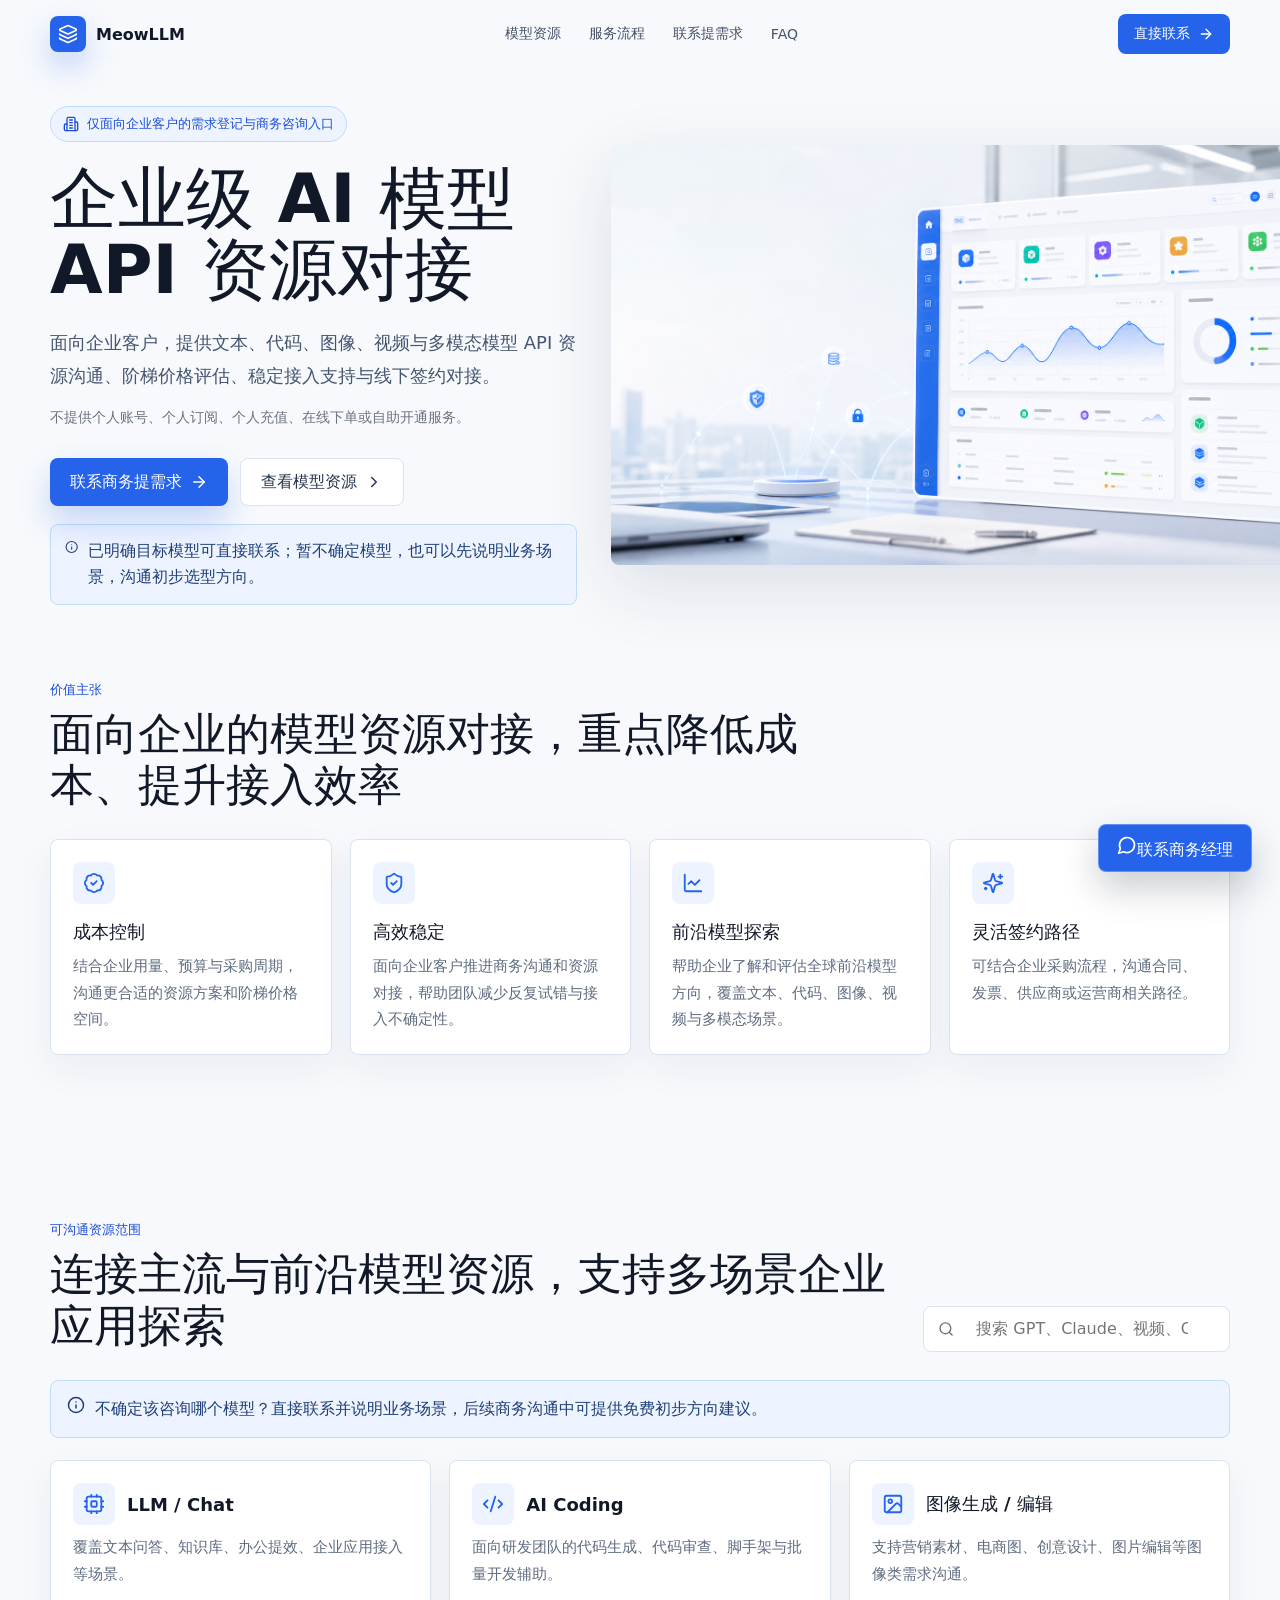
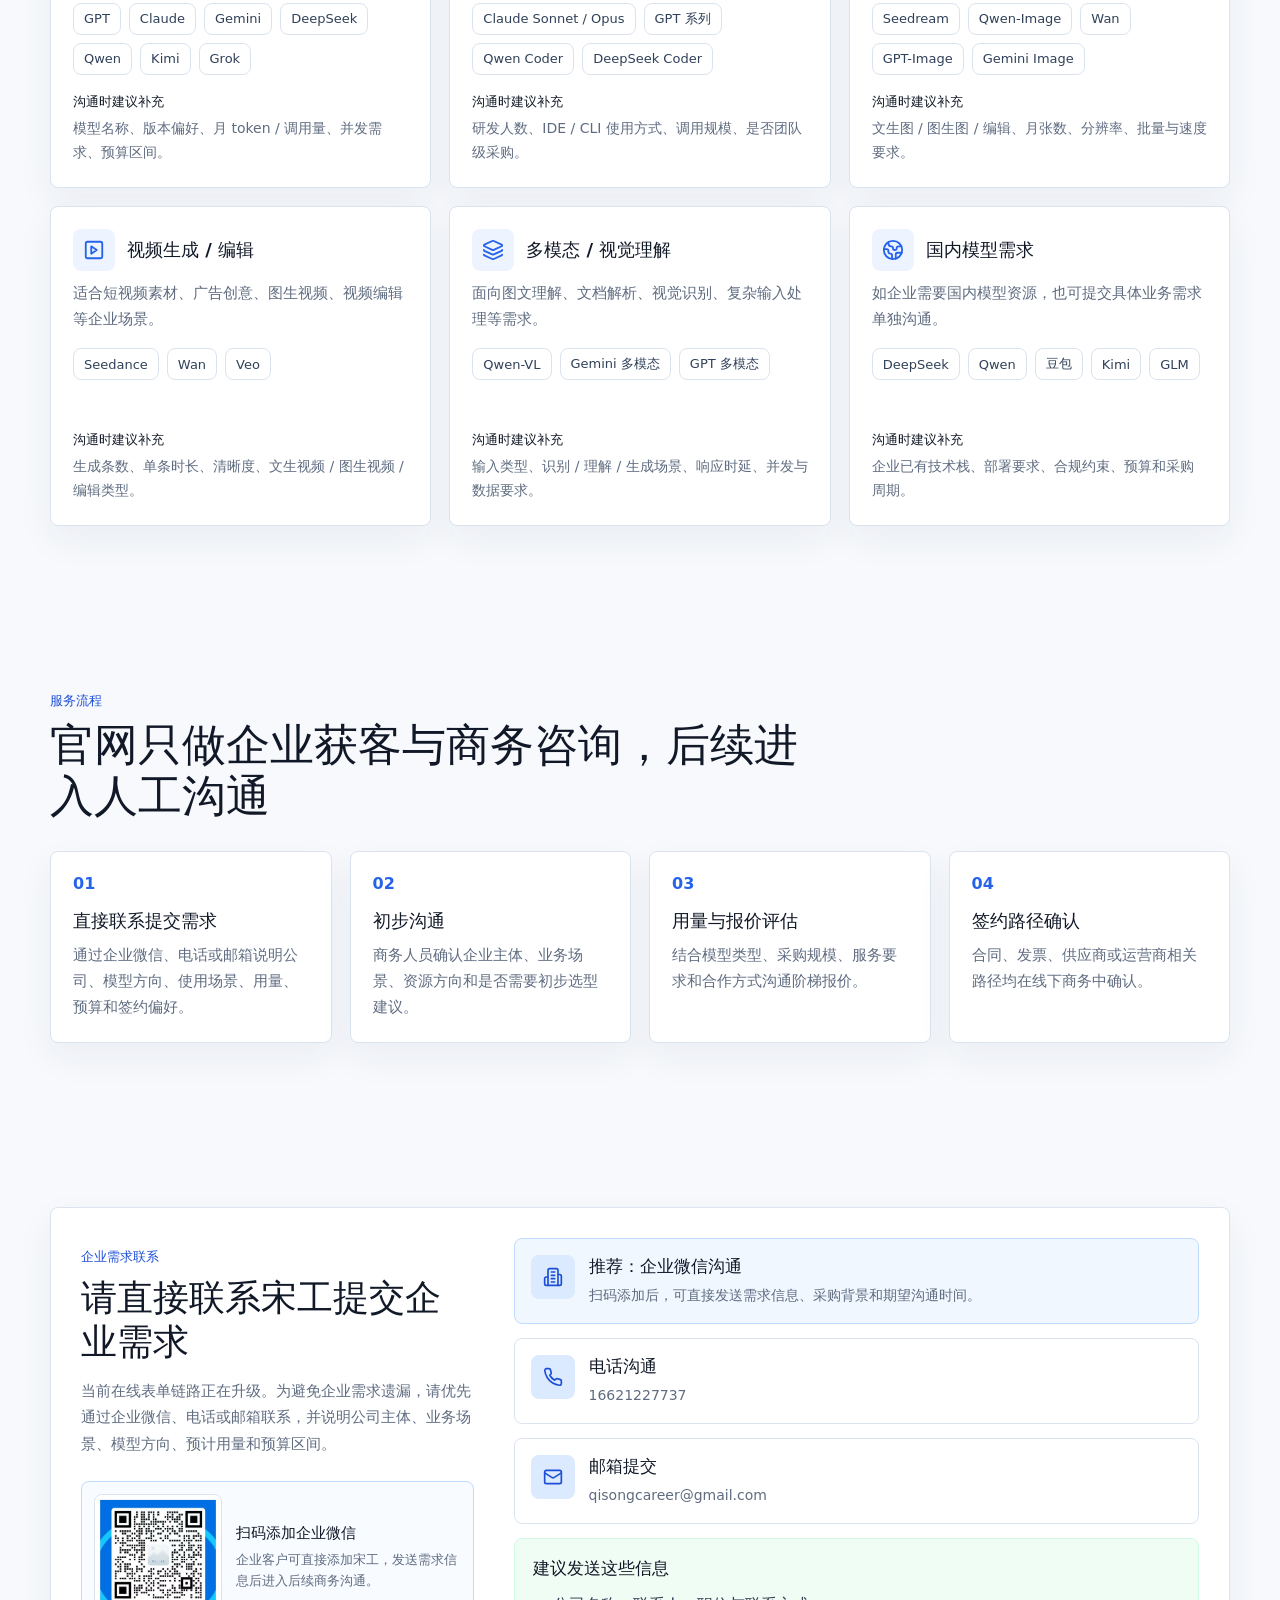
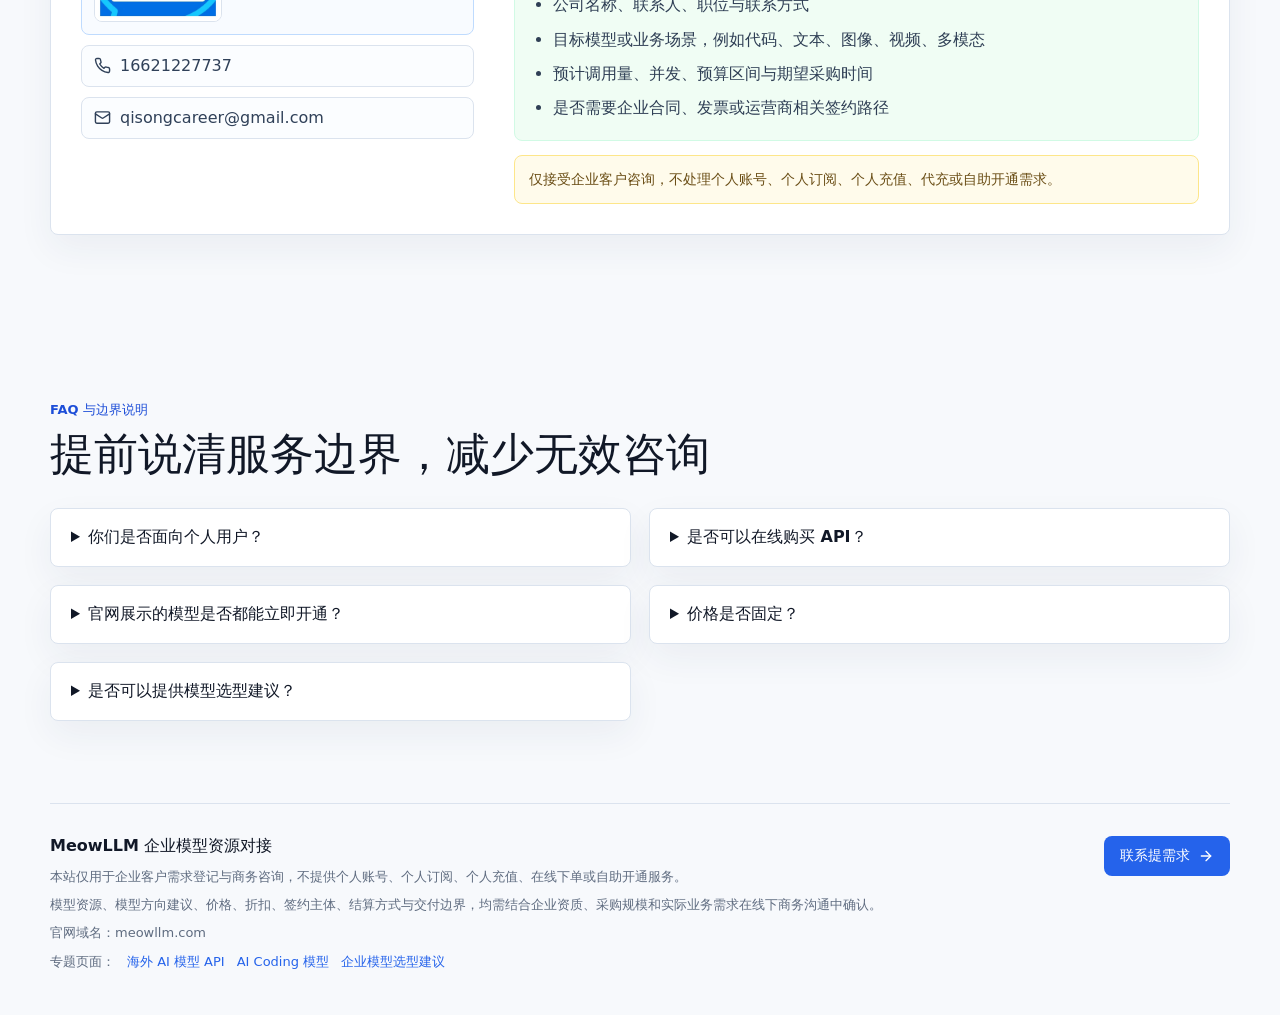
==== commit 514accee: "Publish refined value proposition copy" ====
--- a/index.html
+++ b/index.html
@@ -98,7 +98,7 @@
       }
     </script>
     <title>MeowLLM｜企业 AI 模型 API 采购咨询与资源对接</title>
-    <script type="module" crossorigin src="/assets/index-DXjjbS2z.js"></script>
+    <script type="module" crossorigin src="/assets/index-CeRqt1Ap.js"></script>
     <link rel="stylesheet" crossorigin href="/assets/index-CggRduBl.css">
   </head>
   <body>
